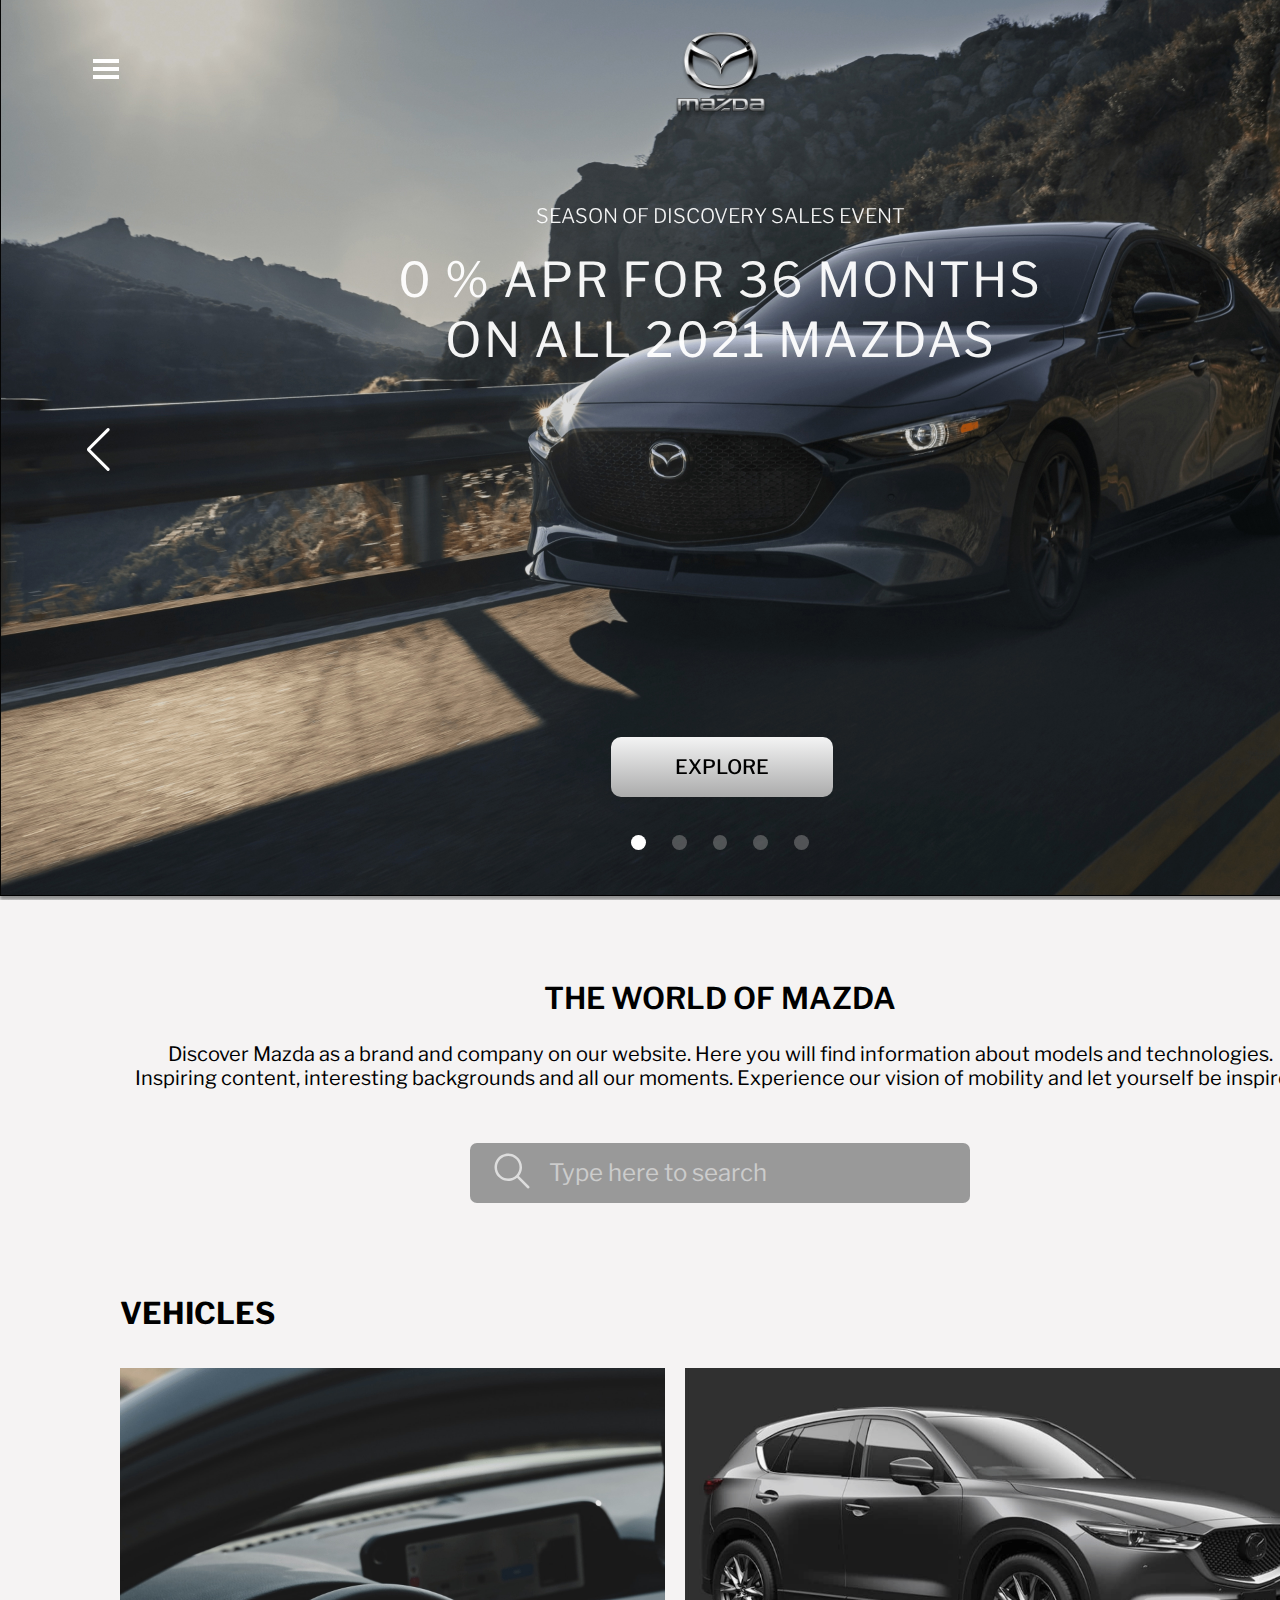
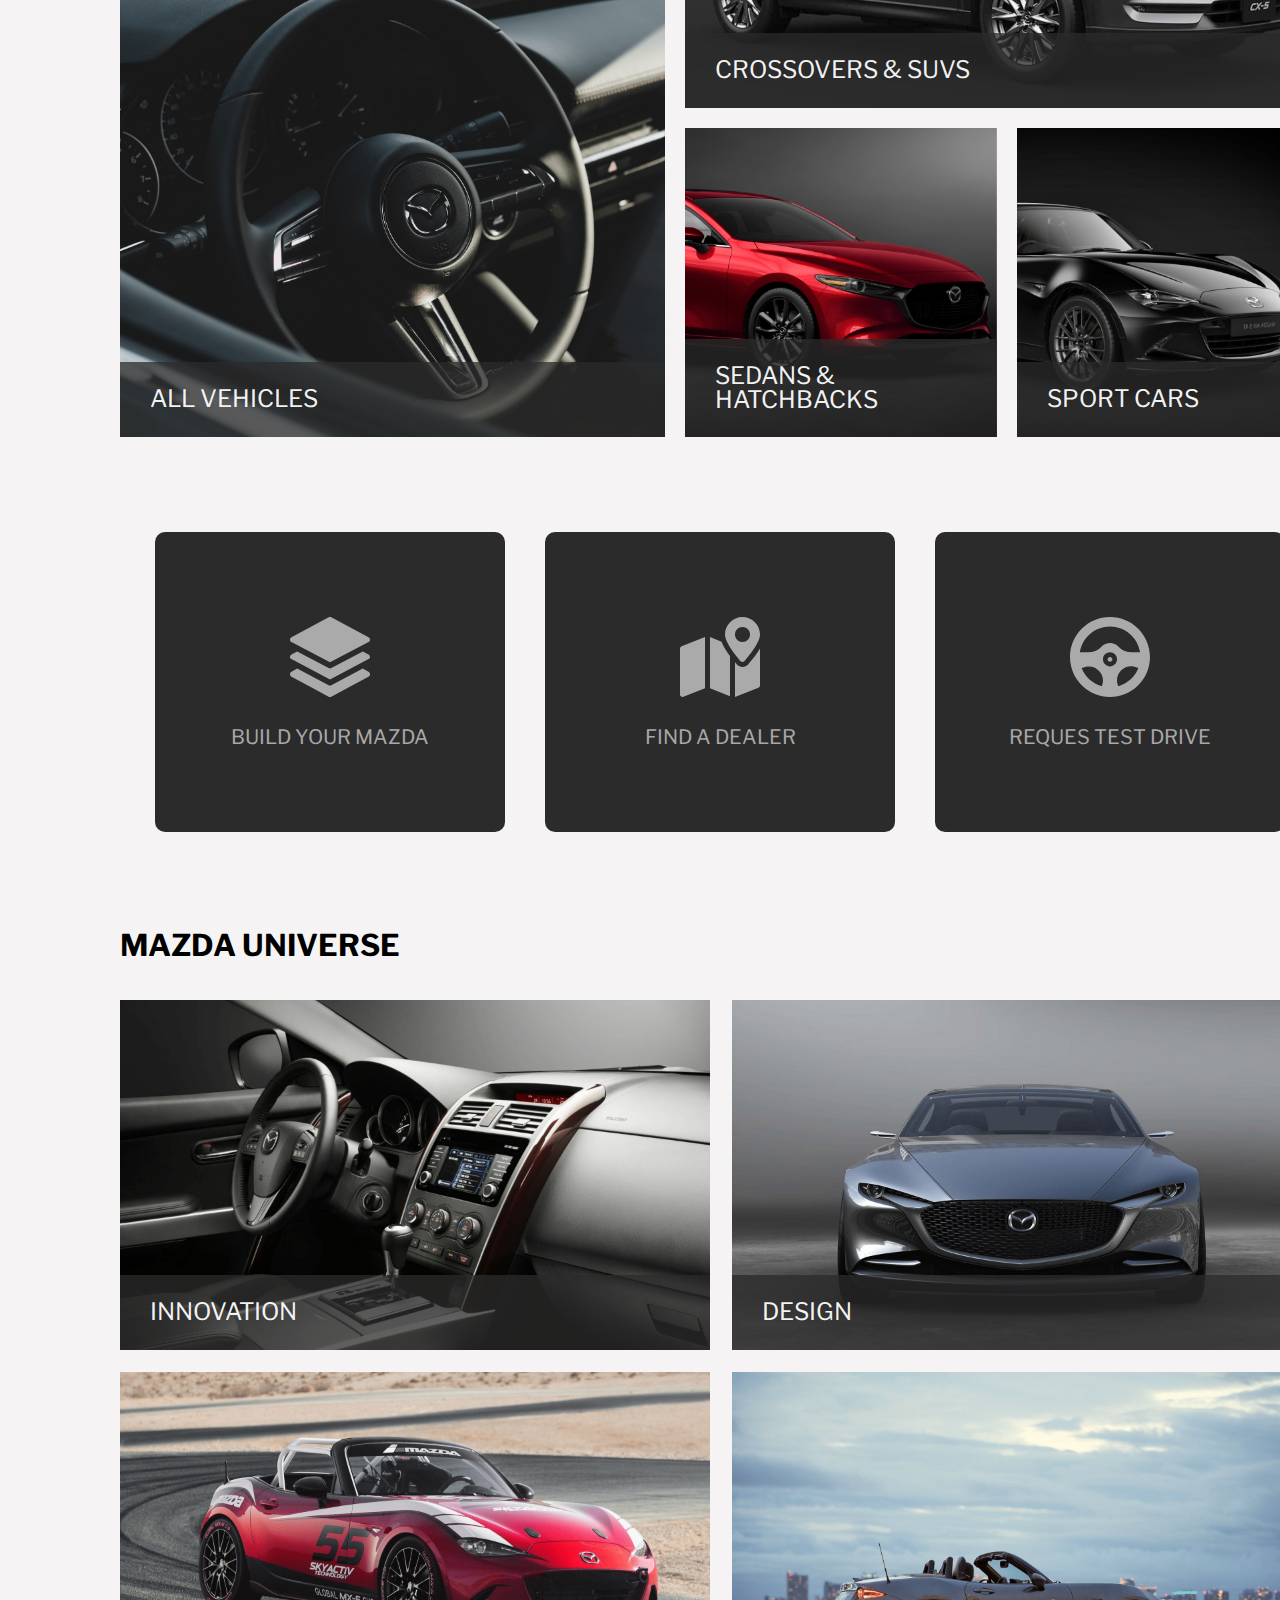
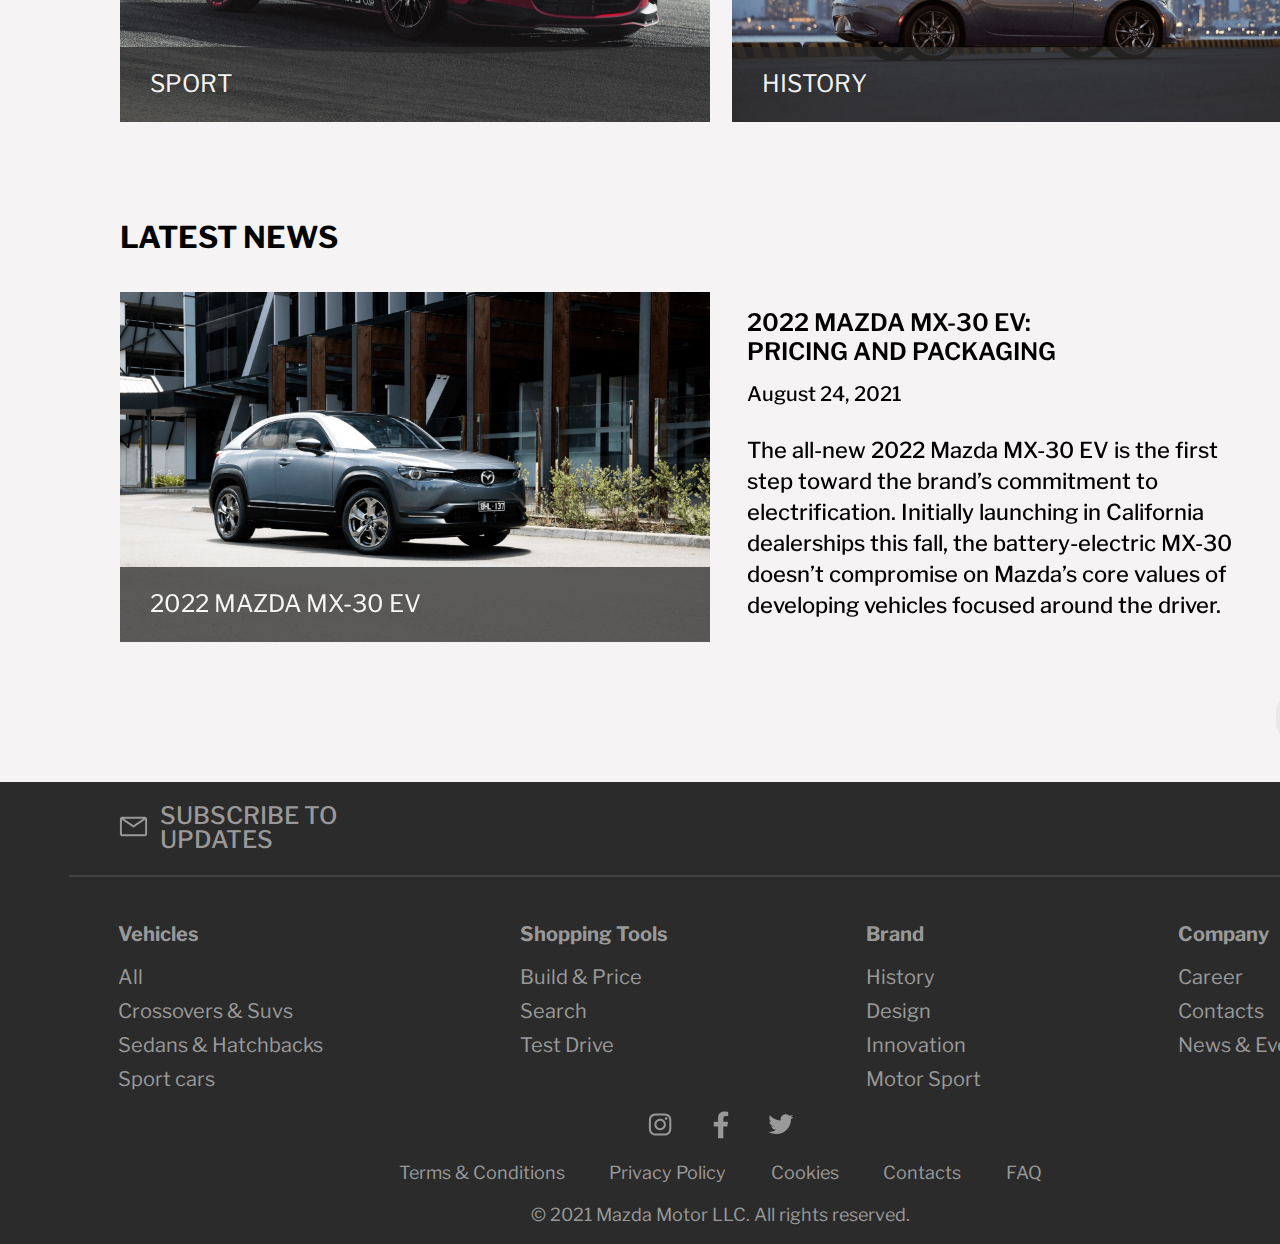
==== index.html @ f91ac7bb "vehicles done" ====
<!DOCTYPE html>
<html lang="EN">

<head>
	<meta charset="UTF-8">
	<meta name="viewport" content="width=device-width, initial-scale=1.0">
	<link rel="stylesheet" href="css/reset.css">
	<link rel="stylesheet" href="css/main.css">
	<link rel="stylesheet" href="css/swiper-bundle.min.css">
	<link rel="shortcut icon" href="img/favicon/favicon.ico" type="image/png">
	<link rel="preconnect" href="https://fonts.googleapis.com">
	<link rel="preconnect" href="https://fonts.gstatic.com" crossorigin>
	<link href="https://fonts.googleapis.com/css2?family=Libre+Franklin:wght@300;400;500;600;700&display=swap"
		rel="stylesheet">
	<title>MAZDA MOTOR CORPORATION</title>
</head>

<!-- Сделать НОРМАЛЬНУЮ стрелку навверх Временно якорная ссылка -->

<body>
	<div class="page">
		<header class="header">
			<div id="upward"></div>
			<div class="swiper swiper1">
				<div class="swiper-wrapper">
					<div class="swiper-slide slide-1">
						<div class="header__logo">
							<img src="img/logo-header.png" alt="mazda-logo">
						</div>
						<div class="header__title">
							<h1>Season of discovery sales event</h1>
							<p>0 % apr for 36 months <br> on all 2021 mazdas</p>
						</div>
						<div class="header__button">
							<a href="#">Explore</a>
						</div>
					</div>
					<div class="swiper-slide slide-2">
						<div class="header__logo">
							<img src="img/logo-header.png" alt="mazda-logo">
						</div>
						<div class="header__title">
							<h1>An electric vehicle designed around you</h1>
							<p>Meet the 2022 Mazda <br>
								Mx-30 EV</p>
						</div>
						<div class="header__button">
							<a href="#">Explore</a>
						</div>
					</div>
					<div class="swiper-slide slide-3">
						<div class="header__logo">
							<img src="img/logo-header.png" alt="mazda-logo">
						</div>
						<div class="header__title">
							<h1>Transcend the ordinary</h1>
							<p>The enhanced 2022<br>
								Mazda cx-5</p>
						</div>
						<div class="header__button">
							<a href="#">Explore</a>
						</div>
					</div>
					<div class="swiper-slide slide-4">
						<div class="header__logo">
							<img src="img/logo-header.png" alt="mazda-logo">
						</div>
						<div class="header__title">
							<h1>2021 Mazda cx-5</h1>
							<p>See why owners have so<br>
								much to say about this<br>
								powerful cuv</p>
						</div>
						<div class="header__button">
							<a href="#">Explore</a>
						</div>
					</div>
					<div class="swiper-slide slide-5">
						<div class="header__logo">
							<img src="img/logo-header.png" alt="mazda-logo">
						</div>
						<div class="header__title">
							<h1>The 2021 Mazda cx-30 2.5 turbo</h1>
							<p>more power for<br>
								the pursuit</p>
						</div>
						<div class="header__button">
							<a href="#">Explore</a>
						</div>
					</div>
				</div>
			</div>
			<div class="swiper-pagination1"></div>
			<div class="swiper-button-prev"></div>
			<div class="swiper-button-next"></div>
			<div class="burger__menu">
				<input id="menu__toggle" type="checkbox">
				<label class="menu__btn" for="menu__toggle">
					<span></span>
				</label>
				<nav class="menu__box">
					<button class="accordion">Vehicles</button>
					<div class="panel">
						<p><a href="#">All</a></p>
						<p><a href="#">Crossovers & Suvs</a></p>
						<p><a href="#">Sedans & Hatchbacks</a></p>
						<p><a href="#">Sport cars</a></p>
					</div>
					<button class="accordion">Shopping Tools</button>
					<div class="panel">
						<p><a href="#">Build & Price</a></p>
						<p><a href="#">Search</a></p>
						<p><a href="#">Test Drive</a></p>
					</div>
					<button class="accordion">Brand</button>
					<div class="panel">
						<p><a href="#">History</a></p>
						<p><a href="#">Design</a></p>
						<p><a href="#">Innovation</a></p>
						<p><a href="#">Motor Sport</a></p>
					</div>
					<button class="accordion">Company</button>
					<div class="panel">
						<p><a href="#">Career</a></p>
						<p><a href="#">Contacts</a></p>
						<p><a href="#">News & Events</a></p>
					</div>
				</nav>
			</div>
		</header>
		<main class="main">
			<div class="main__wrapper-content">
				<div class="main__title-top">
					<h2>The world of Mazda</h2>
					<p>Discover Mazda as a brand and company on our website. Here you will find information about models and
						technologies. <br>
						Inspiring content, interesting backgrounds and all our moments. Experience our vision of mobility and
						let
						yourself be inspired.</p>
				</div>
				<div class="main__search">
					<form action="#" method="post">
						<div class="main__search-wrapper">
							<button type="submit" for="search">
								<svg width="50" height="50">
									<g opacity="0.7">
										<path
											d="M21.2499 7.5C23.8632 7.49955 26.4226 8.24386 28.6281 9.64572C30.8336 11.0476 32.5939 13.0489 33.7029 15.4153C34.8118 17.7817 35.2234 20.4151 34.8895 23.007C34.5556 25.5989 33.4899 28.042 31.8174 30.05L42.1349 40.365C42.3563 40.5855 42.4872 40.8809 42.5016 41.1931C42.5161 41.5052 42.4131 41.8115 42.2129 42.0515C42.0128 42.2914 41.73 42.4478 41.4203 42.4896C41.1106 42.5314 40.7965 42.4558 40.5399 42.2775L40.3649 42.135L30.0499 31.8175C28.3529 33.2302 26.3406 34.2135 24.1833 34.6841C22.0259 35.1547 19.787 35.0988 17.6558 34.5212C15.5246 33.9436 13.5639 32.8612 11.9394 31.3656C10.315 29.87 9.07462 28.0052 8.32325 25.9289C7.57188 23.8526 7.3316 21.6259 7.62273 19.4371C7.91386 17.2483 8.72784 15.1618 9.99583 13.3541C11.2638 11.5464 12.9485 10.0706 14.9074 9.05164C16.8663 8.03267 19.0418 7.50045 21.2499 7.5ZM21.2499 10C18.2662 10 15.4047 11.1853 13.2949 13.295C11.1851 15.4048 9.99987 18.2663 9.99987 21.25C9.99987 24.2337 11.1851 27.0952 13.2949 29.205C15.4047 31.3147 18.2662 32.5 21.2499 32.5C24.2336 32.5 27.095 31.3147 29.2048 29.205C31.3146 27.0952 32.4999 24.2337 32.4999 21.25C32.4999 18.2663 31.3146 15.4048 29.2048 13.295C27.095 11.1853 24.2336 10 21.2499 10Z"
											fill="white" fill-opacity="0.95" />
									</g>
								</svg>
							</button>
							<input type="search" id="search" placeholder="Type here to search">
						</div>
					</form>
				</div>
				<div class="main__vehicles">
					<div class="main__title">
						<h2>Vehicles</h2>
					</div>
					<div class="main__vehicles-content">
						<div class="main__vehicles-all main__btn-item">
							<div class="main__btn">
								<a href="vehicles.html">All vehicles</a>
							</div>
						</div>
						<div class="main__vehicles-crossovers main__btn-item">
							<div class="main__btn">
								<a href="#">Crossovers & Suvs</a>
							</div>
						</div>
						<div class="main__vehicles-sedan main__btn-item">
							<div class="main__btn btn-sedan">
								<a href="#">Sedans & Hatchbacks</a>
							</div>
						</div>
						<div class="main__vehicles-sport main__btn-item">
							<div class="main__btn">
								<a href="#">Sport cars</a>
							</div>
						</div>
					</div>
				</div>
				<div class="main__options">
					<div class="main__options-content">
						<svg width="80" height="80">
							<g clip-path="url(#clip0)">
								<path
									d="M78.7469 37.6353C78.6663 37.5812 78.5831 37.5313 78.4972 37.4858L72.8201 34.4287L41.3372 51.0973C40.5008 51.5403 39.4994 51.5403 38.663 51.0973L7.18028 34.4287L1.50306 37.4858C0.123258 38.2182 -0.401742 39.9305 0.330679 41.3103C0.376215 41.396 0.426103 41.4794 0.480177 41.5601L40.0001 62.4829L79.5201 41.5601C80.3904 40.2628 80.0444 38.5057 78.7469 37.6353Z"
									fill="white" fill-opacity="0.6" />
								<path
									d="M79.6545 55.7855C79.3898 55.2952 78.9875 54.8929 78.4973 54.6284L72.8203 51.5713L41.3374 68.2399C40.501 68.6828 39.4995 68.6828 38.6632 68.2399L7.18026 51.5713L1.50303 54.6284C0.114357 55.3779 -0.403612 57.1111 0.345886 58.4997C0.610562 58.9901 1.01285 59.3924 1.50303 59.6569L38.6459 79.6569C39.4913 80.1121 40.509 80.1121 41.3545 79.6569L78.4973 59.6569C79.8858 58.9074 80.404 57.1742 79.6545 55.7855Z"
									fill="white" fill-opacity="0.6" />
								<path
									d="M78.7469 20.4929C78.6663 20.4388 78.5831 20.3889 78.4972 20.3434L41.3545 0.343345C40.509 -0.111844 39.4914 -0.111844 38.6459 0.343345L1.50306 20.3434C0.123258 21.0758 -0.401742 22.7881 0.330679 24.1679C0.376215 24.2536 0.426103 24.337 0.480177 24.4177L40.0001 45.3405L79.5201 24.4177C80.3904 23.1204 80.0444 21.3633 78.7469 20.4929Z"
									fill="white" fill-opacity="0.6" />
							</g>
							<defs>
								<clipPath id="clip0">
									<rect width="80" height="80" fill="white" />
								</clipPath>
							</defs>
						</svg>
						<p><a href="#">Build your mazda</a></p>
					</div>
					<div class="main__options-content">
						<svg width="80" height="80">
							<g clip-path="url(#clip0)">
								<path
									d="M62.5 0C52.85 0 45 7.85 45 17.5C45 26.48 59.04 42.385 60.64 44.17C61.115 44.695 61.79 45 62.5 45C63.21 45 63.885 44.695 64.36 44.17C65.96 42.385 80 26.48 80 17.5C80 7.85 72.15 0 62.5 0ZM62.5 25C58.36 25 55 21.64 55 17.5C55 13.36 58.36 10 62.5 10C66.64 10 70 13.36 70 17.5C70 21.64 66.64 25 62.5 25Z"
									fill="white" fill-opacity="0.6" />
								<path
									d="M1.57 29.37C0.625 29.75 0 30.67 0 31.695V77.5C0 78.33 0.415 79.105 1.1 79.57C1.52 79.85 2.005 80 2.5 80C2.815 80 3.13 79.94 3.43 79.82L25 71.19V20L1.57 29.37Z"
									fill="white" fill-opacity="0.6" />
								<path
									d="M68.08 47.5097C66.66 49.0897 64.625 49.9997 62.5 49.9997C60.375 49.9997 58.34 49.0897 56.92 47.5097C56.41 46.9447 55.755 46.1997 55 45.3147V79.9997L78.43 70.6297C79.38 70.2547 80 69.3297 80 68.3097V31.5547C75.905 38.4897 70.43 44.8897 68.08 47.5097Z"
									fill="white" fill-opacity="0.6" />
								<path d="M41.575 24.63L30 20V71.19L50 79.19V39.04C46.805 34.735 43.47 29.55 41.575 24.63Z"
									fill="white" fill-opacity="0.6" />
							</g>
							<defs>
								<clipPath id="clip0">
									<rect width="80" height="80" fill="white" />
								</clipPath>
							</defs>
						</svg>
						<p><a href="#">Find a dealer</a></p>
					</div>
					<div class="main__options-content">
						<svg width="80" height="80">
							<path
								d="M40 44.6875C41.2944 44.6875 42.3438 43.6382 42.3438 42.3438C42.3438 41.0493 41.2944 40 40 40C38.7056 40 37.6562 41.0493 37.6562 42.3438C37.6562 43.6382 38.7056 44.6875 40 44.6875Z"
								fill="white" fill-opacity="0.6" />
							<path
								d="M40 0C17.9753 0 0 17.9764 0 40C0 62.0252 17.9764 80 40 80C62.025 80 80 62.0236 80 40C80 17.9753 62.0236 0 40 0ZM40 9.53125C55.2067 9.53125 67.8467 20.7294 70.1081 35.3125H61.9802C56.8267 35.3125 51.9305 33.2445 48.5469 29.6389C43.9219 24.7098 36.0786 24.7083 31.4531 29.6388C28.0695 33.2445 23.1733 35.3125 18.0197 35.3125H9.89187C12.1533 20.7294 24.7933 9.53125 40 9.53125ZM40 49.375C36.1231 49.375 32.9688 46.2209 32.9688 42.3438C32.9688 38.4666 36.1231 35.3125 40 35.3125C43.8772 35.3125 47.0312 38.4666 47.0312 42.3438C47.0312 46.2209 43.8772 49.375 40 49.375ZM11.6281 51.1089C14.3109 50.0564 16.2481 49.375 18.9062 49.375C27.4513 49.375 34.0967 56.9897 32.8095 65.5453H32.8041C32.6128 66.8548 32.2366 68.1237 31.6939 69.318C22.5128 66.7133 15.083 59.902 11.6281 51.1089ZM48.308 69.3173C47.7505 68.0916 47.3823 66.8228 47.1959 65.5453H47.1905C45.6906 55.5758 54.8937 47.3497 64.4333 49.7741C65.4389 50.0297 66.6973 50.4522 68.3717 51.1091C64.9172 59.9014 57.4881 66.7123 48.308 69.3173Z"
								fill="white" fill-opacity="0.6" />
						</svg>
						<p><a href="#">Reques test drive</a></p>
					</div>
				</div>
				<div class="main__universe">
					<div class="main__title">
						<h2>Mazda universe</h2>
					</div>
					<div class="main__universe-lifestyle">
						<div class="main__universe-lifestyle-innovation main__btn-item">
							<div class="main__btn">
								<a href="#">Innovation</a>
							</div>
						</div>
						<div class="main__universe-lifestyle-design main__btn-item">
							<div class="main__btn">
								<a href="#">Design</a>
							</div>
						</div>
						<div class="main__universe-lifestyle-sport main__btn-item">
							<div class="main__btn">
								<a href="#">Sport</a>
							</div>
						</div>
						<div class="main__universe-lifestyle-history main__btn-item">
							<div class="main__btn">
								<a href="#">History</a>
							</div>
						</div>
					</div>
				</div>
				<div class="main__news">
					<div class="main__title">
						<h2>Latest news</h2>
					</div>
					<div class="swiper__news">
						<div class="swiper-wrapper">
							<div class="swiper-slide">
								<div class="main__news-content">
									<div class="main__news-pic main__btn-item">
										<div class="main__btn">
											<a href="#">2022 Mazda mx-30 ev</a>
										</div>
									</div>
									<div class="main__news-info">
										<div class="main__news-info-text">
											<h2>2022 Mazda mx-30 ev:<br> Pricing and packaging</h2>
											<p>August 24, 2021</p>
											<p>The all-new 2022 Mazda MX-30 EV is the first
												step toward the brand’s commitment to
												electrification. Initially launching in California
												dealerships this fall, the battery-electric MX-30
												doesn’t compromise on Mazda’s core values
												of developing vehicles focused around the driver.</p>
										</div>
									</div>
								</div>
							</div>
							<div class="swiper-slide">
								<div class="main__news-content">
									<div class="main__news-pic-miles main__btn-item">
										<div class="main__btn">
											<a href="#">Mazda marks milestines</a>
										</div>
									</div>
									<div class="main__news-info">
										<div class="main__news-info-text">
											<h2>Mazda marks milestones with suv lineup expanasion and upgraded dealer facilities
											</h2>
											<p>August 20, 2021</p>
											<p>Mazda North American Operations (MNAO) today announced significant milestones across
												its product portfolio and business operations as it evolves to meet the growing
												expectations of today’s consumers.</p>
										</div>
									</div>
								</div>
							</div>
							<div class="swiper-slide">
								<div class="main__news-content">
									<div class="main__news-pic-america main__btn-item">
										<div class="main__btn">
											<a href="#">Mazda finishes second at road America</a>
										</div>
									</div>
									<div class="main__news-info">
										<div class="main__news-info-text">
											<h2>Mazda marks milestones with suv lineup expanasion and upgraded dealer facilities
											</h2>
											<p>August 09, 2021</p>
											<p>“In the end, this P2 earns us great points in the championship, it gets us back on
												the road with the podium, and we head to Laguna Seca in good spirits.”</p>
										</div>
									</div>
								</div>
							</div>
						</div>
						<div class="swiper-button-next btn-news"></div>
					</div>
					<div class="ward">
						<a href="#upward">
							<svg width="52" height="52">
								<path
									d="M38.7501 32.3743C38.2536 32.3753 37.7724 32.2024 37.3901 31.8856L26.0001 22.3656L14.5889 31.5456C14.3715 31.7221 14.1214 31.8539 13.8529 31.9334C13.5844 32.013 13.3029 32.0387 13.0245 32.0091C12.746 31.9794 12.4762 31.8951 12.2305 31.7608C11.9847 31.6266 11.768 31.4451 11.5926 31.2268C11.4161 31.0094 11.2843 30.7593 11.2047 30.4909C11.1252 30.2224 11.0995 29.9409 11.1291 29.6624C11.1587 29.384 11.2431 29.1142 11.3773 28.8684C11.5116 28.6227 11.6931 28.4059 11.9114 28.2306L24.6614 17.9668C25.0416 17.6543 25.5185 17.4834 26.0107 17.4834C26.5029 17.4834 26.9799 17.6543 27.3601 17.9668L40.1101 28.5918C40.3253 28.7702 40.5032 28.9893 40.6335 29.2365C40.7639 29.4838 40.8442 29.7543 40.8699 30.0326C40.8955 30.3109 40.866 30.5916 40.7831 30.8585C40.7001 31.1254 40.5653 31.3733 40.3864 31.5881C40.1886 31.8318 39.9393 32.0288 39.6564 32.1647C39.3735 32.3007 39.064 32.3722 38.7501 32.3743Z"
									fill="#2B2B2B" />
							</svg>
						</a>
					</div>
				</div>
			</div>
			<footer class="footer">
				<div class="footer__wrapper">
					<div class="footer__sub">
						<div class="footer__wrapper-sub">
							<div class="footer__sub-icon">
								<svg width="31" height="31">
									<path
										d="M27.125 5.8125H3.875C3.36114 5.8125 2.86833 6.01663 2.50498 6.37998C2.14163 6.74333 1.9375 7.23614 1.9375 7.75V23.25C1.9375 23.7639 2.14163 24.2567 2.50498 24.62C2.86833 24.9834 3.36114 25.1875 3.875 25.1875H27.125C27.6389 25.1875 28.1317 24.9834 28.495 24.62C28.8584 24.2567 29.0625 23.7639 29.0625 23.25V7.75C29.0625 7.23614 28.8584 6.74333 28.495 6.37998C28.1317 6.01663 27.6389 5.8125 27.125 5.8125ZM24.9937 7.75L15.5 14.3181L6.00625 7.75H24.9937ZM3.875 23.25V8.63156L14.9478 16.2944C15.11 16.4069 15.3026 16.4672 15.5 16.4672C15.6974 16.4672 15.89 16.4069 16.0522 16.2944L27.125 8.63156V23.25H3.875Z"
										fill="#999999" />
								</svg>
							</div>
							<div class="footer__sub-text">
								<a href="#">Subscribe to updates</a>
							</div>
						</div>
					</div>
					<div class="footer__nav">
						<div class="footer__nav-vehicles">
							<div class="footer__nav-title">
								<h2>Vehicles</h2>
							</div>
							<div class="footer__nav-list">
								<ul>
									<li><a href="#">All</a></li>
									<li><a href="#">Crossovers & Suvs</a></li>
									<li><a href="#">Sedans & Hatchbacks</a></li>
									<li><a href="#">Sport cars</a></li>
								</ul>
							</div>
						</div>
						<div class="footer__nav-shopping">
							<div class="footer__nav-title">
								<h2>Shopping Tools</h2>
							</div>
							<div class="footer__nav-list">
								<ul>
									<li><a href="#">Build & Price</a></li>
									<li><a href="#">Search</a></li>
									<li><a href="#">Test Drive</a></li>
								</ul>
							</div>
						</div>
						<div class="footer__nav-brand">
							<div class="footer__nav-title">
								<h2>Brand</h2>
							</div>
							<div class="footer__nav-list">
								<ul>
									<li><a href="#">History</a></li>
									<li><a href="#">Design</a></li>
									<li><a href="#">Innovation</a></li>
									<li><a href="#">Motor Sport</a></li>
								</ul>
							</div>
						</div>
						<div class="footer__nav-company">
							<div class="footer__nav-title">
								<h2>Company</h2>
							</div>
							<div class="footer__nav-list">
								<ul>
									<li><a href="#">Career</a></li>
									<li><a href="#">Contacts</a></li>
									<li><a href="#">News & Events</a></li>
								</ul>
							</div>
						</div>
					</div>
					<div class="footer__social">
						<a href="#">
							<svg>
								<g clip-path="url(#clip0)">
									<path
										d="M28.1134 22.8317C24.9211 22.8317 22.3462 25.3664 22.3462 28.5088C22.3462 31.6512 24.9211 34.1858 28.1134 34.1858C31.3056 34.1858 33.8805 31.6512 33.8805 28.5088C33.8805 25.3664 31.3056 22.8317 28.1134 22.8317ZM28.1134 32.1996C26.0504 32.1996 24.3639 30.5444 24.3639 28.5088C24.3639 26.4731 26.0454 24.8179 28.1134 24.8179C30.1813 24.8179 31.8628 26.4731 31.8628 28.5088C31.8628 30.5444 30.1763 32.1996 28.1134 32.1996V32.1996ZM35.4616 22.5995C35.4616 23.3357 34.8593 23.9236 34.1164 23.9236C33.3686 23.9236 32.7713 23.3307 32.7713 22.5995C32.7713 21.8682 33.3736 21.2753 34.1164 21.2753C34.8593 21.2753 35.4616 21.8682 35.4616 22.5995ZM39.2813 23.9434C39.196 22.1696 38.7844 20.5984 37.4643 19.3039C36.1493 18.0094 34.5531 17.6043 32.7512 17.5153C30.8941 17.4116 25.3276 17.4116 23.4705 17.5153C21.6736 17.5993 20.0774 18.0045 18.7574 19.299C17.4373 20.5935 17.0307 22.1647 16.9404 23.9385C16.835 25.7666 16.835 31.246 16.9404 33.0741C17.0257 34.8479 17.4373 36.4191 18.7574 37.7136C20.0774 39.0081 21.6686 39.4133 23.4705 39.5022C25.3276 39.606 30.8941 39.606 32.7512 39.5022C34.5531 39.4182 36.1493 39.0131 37.4643 37.7136C38.7794 36.4191 39.191 34.8479 39.2813 33.0741C39.3867 31.246 39.3867 25.7715 39.2813 23.9434V23.9434ZM36.8821 35.0357C36.4906 36.0041 35.7327 36.7502 34.7439 37.1405C33.2632 37.7186 29.7497 37.5852 28.1134 37.5852C26.4771 37.5852 22.9585 37.7136 21.4829 37.1405C20.4991 36.7551 19.7412 36.009 19.3446 35.0357C18.7574 33.5781 18.8929 30.1195 18.8929 28.5088C18.8929 26.898 18.7624 23.4345 19.3446 21.9819C19.7361 21.0135 20.4941 20.2674 21.4829 19.8771C22.9635 19.299 26.4771 19.4324 28.1134 19.4324C29.7497 19.4324 33.2682 19.3039 34.7439 19.8771C35.7276 20.2624 36.4856 21.0085 36.8821 21.9819C37.4693 23.4394 37.3338 26.898 37.3338 28.5088C37.3338 30.1195 37.4693 33.5831 36.8821 35.0357Z"
										fill="#999999" />
								</g>
							</svg>
						</a>
						<a href="#">
							<svg>
								<g clip-path="url(#clip0)">
									<path
										d="M35.279 30.4793L36.0284 25.6467H31.3426V22.5107C31.3426 21.1886 31.9972 19.8999 34.0958 19.8999H36.2261V15.7855C36.2261 15.7855 34.2929 15.459 32.4446 15.459C28.5858 15.459 26.0634 17.7736 26.0634 21.9636V25.6467H21.7739V30.4793H26.0634V42.1617H31.3426V30.4793H35.279Z"
										fill="#999999" />
								</g>
							</svg>
						</a>
						<a href="#">
							<svg>
								<g clip-path="url(#clip0)">
									<path
										d="M38.9402 23.2152C38.9562 23.4322 38.9562 23.6493 38.9562 23.8663C38.9562 30.4851 33.7395 38.1115 24.2048 38.1115C21.2673 38.1115 18.5386 37.2899 16.2432 35.8639C16.6605 35.9104 17.0618 35.9259 17.4952 35.9259C19.9189 35.9259 22.1502 35.1354 23.9319 33.7868C21.6526 33.7403 19.7424 32.2987 19.0843 30.3146C19.4053 30.3611 19.7263 30.3921 20.0635 30.3921C20.5289 30.3921 20.9945 30.3301 21.4278 30.2216C19.0522 29.7566 17.2704 27.7415 17.2704 25.3079V25.2459C17.9606 25.6179 18.7633 25.8504 19.6139 25.8814C18.2174 24.9823 17.3025 23.4478 17.3025 21.7116C17.3025 20.7816 17.5593 19.9291 18.0088 19.185C20.561 22.2232 24.3974 24.2073 28.6992 24.4243C28.6189 24.0523 28.5708 23.6648 28.5708 23.2773C28.5708 20.5181 30.8822 18.2705 33.7554 18.2705C35.2482 18.2705 36.5966 18.875 37.5436 19.8516C38.7154 19.6346 39.839 19.216 40.8342 18.6425C40.4489 19.8051 39.6303 20.7817 38.5549 21.4017C39.5982 21.2932 40.6095 21.0141 41.5405 20.6266C40.8343 21.6187 39.9514 22.5022 38.9402 23.2152Z"
										fill="#999999" />
								</g>
							</svg>
						</a>
					</div>
					<div class="footer__nav-info">
						<nav>
							<ul class="footer__nav-info-list">
								<li><a href="#">Terms & Conditions</a></li>
								<li><a href="#">Privacy Policy</a></li>
								<li><a href="#">Cookies</a></li>
								<li><a href="#">Contacts</a></li>
								<li><a href="#">FAQ</a></li>
							</ul>
						</nav>
					</div>
					<div class="footer__copyright">
						<p>&#169; 2021 Mazda Motor LLC. All rights reserved.</p>
					</div>
				</div>
			</footer>
	</div>
	</main>
	</div>
	<script src="js/swiper-bundle.min.js"></script>
	<script src="js/swiper.js"></script>
	<script src="js/main.js"></script>
</body>

</html>
---- css/main.css ----
:root {
	--font-family-page: "Libre Franklin", sans-serif;
	--font-size-page: 20px;
	--color-hover-effect: #4287f5;
	--speed-hover: 0.3s ease-out;
	--bg-color-btn: linear-gradient(180deg, rgba(255, 255, 255, 0.95) 0%, rgba(153, 153, 153, 0.95) 133.33%);
	--bg-color-page: #f5f3f3;
	--color-header-text: #fffffff2;
	--color-header-elements: #ffffff;
	--color-header-btn-text: #000000;
	--color-main-text: #000000;
	--color-main-bg-search: #999999;
	--сolor-text-footer: #999999;
	--bg-color-footer: #2b2b2b;
}
html,
body {
	font-family: var(--font-family-page);
	font-size: var(--font-size-page);
	background-color: var(--bg-color-page);
}
.page {
	width: 1440px;
	margin: 0 auto;
}
.swiper {
	width: 1440px;
	height: 900px;
}
.slide-1 {
	background: url("../img/slides/Slideshow-1.jpg") center/cover;
}
.slide-2 {
	background: url("../img/slides/Slideshow-2.jpg") center/cover;
}
.slide-3 {
	background: url("../img/slides/Slideshow-3.jpg") center/cover;
}
.slide-4 {
	background: url("../img/slides/Slideshow-4.jpg") center/cover;
}
.slide-5 {
	background: url("../img/slides/Slideshow-5.jpg") center/cover;
}
.swiper-button-next {
	margin-right: 75px;
	z-index: 1 !important;
}
.swiper-button-prev {
	margin-left: 75px;
	z-index: 1 !important;
}
.swiper-button-prev::after,
.swiper-button-next::after {
	color: var(--color-header-elements);
}
.swiper-pagination1 {
	margin-bottom: 35px;
	z-index: 1 !important;
	position: absolute;
}
span.swiper-pagination-bullet {
	width: 14.74px;
	height: 15px;
	background: #99999973;
	margin: 0px 13.07px !important;
	opacity: 1;
}
span.swiper-pagination-bullet-active {
	background: var(--color-header-elements);
}
.burger__menu {
	width: 0;
	height: 0;
}
#menu__toggle {
	opacity: 0;
}
.menu__btn {
	display: flex;
	align-items: center;
	position: absolute;
	top: 56px;
	left: 93px;
	width: 26px;
	height: 26px;
	cursor: pointer;
	z-index: 2;
}
.menu__btn > span,
.menu__btn > span::before,
.menu__btn > span::after {
	display: block;
	position: absolute;
	width: 100%;
	height: 4px;
	background-color: var(--color-header-elements);
}
.menu__btn > span::before {
	content: "";
	top: -8px;
}
.menu__btn > span::after {
	content: "";
	top: 8px;
}
.menu__box {
	position: absolute;
	visibility: hidden;
	top: 0;
	left: -100%;
	width: 50%;
	height: 100%;
	padding-top: 182px;
	padding-left: 150px;
	background-color: var(--bg-color-footer);
	text-align: left;
	z-index: 1;
	overflow: auto;
}
.menu__box li {
	margin-bottom: 12px;
}
.menu__item {
	color: rgba(255, 255, 255, 0.6);
	font-family: var(--font-family-page);
	font-size: 48px;
	font-weight: 400;
	line-height: 56px;
}
.menu__item:hover {
	color: var(--color-hover-effect);
	background-color: #3d464d;
	transition: var(--speed-hover);
}
#menu__toggle:checked ~ .menu__btn > span {
	transform: rotate(45deg);
	background-color: rgba(255, 255, 255, 0.6);
	width: 40px;
	height: 1px;
}
#menu__toggle:checked ~ .menu__btn > span::before {
	top: 0;
	transform: rotate(0);
	background-color: rgba(255, 255, 255, 0);
}
#menu__toggle:checked ~ .menu__btn > span::after {
	width: 40px;
	height: 1px;
	background-color: rgba(255, 255, 255, 0.6);
	top: 0;
	transform: rotate(90deg);
}
#menu__toggle:checked ~ .menu__box {
	visibility: visible;
	left: 0;
}
.menu__btn > span,
.menu__btn > span::before,
.menu__btn > span::after {
	transition-duration: 0.3s;
}
.menu__box {
	transition-duration: 0.3s;
}
.menu__item {
	transition-duration: 0.3s;
}
.accordion {
	background-color: var(--bg-color-footer);
	color: rgba(255, 255, 255, 0.6);
	cursor: pointer;
	padding: 0px;
	width: 463px;
	text-align: left;
	font-size: 48px;
	text-transform: uppercase;
	transition: 0.4s;
}
.active,
.accordion:hover {
	color: var(--color-header-elements);
	background-color: var(--bg-color-footer);
}
.panel {
	margin-top: 27px;
	width: 427px;
	padding: 0 18px;
	background-color: var(--bg-color-footer);
	max-height: 0;
	overflow: hidden;
	transition: max-height 0.2s ease-out;
	margin-bottom: 10px;
}
.panel p {
	margin-bottom: 17px;
}
.panel a {
	font-size: 24px;
	color: rgba(255, 255, 255, 0.6);
}
.panel a:hover {
	color: var(--color-hover-effect);
	transition: var(--speed-hover);
}
.header {
	color: var(--color-header-text);
	text-transform: uppercase;
	text-align: center;
	font-weight: 400;
	line-height: 24px;
	position: relative;
}
.header__logo img {
	margin-top: 31px;
	width: 102px;
	height: 88px;
}
.header__title {
	margin-top: 85px;
}
.header__title p {
	margin-top: 22px;
	font-size: 48px;
	line-height: 60px;
	letter-spacing: 2px;
}
.header__title h1 {
	font-weight: 300;
}
.header__button {
	position: absolute;
	left: 611px;
	bottom: 121px;
}
.header__button a {
	background: var(--bg-color-btn);
	color: var(--color-header-btn-text);
	padding: 18px 64px;
	border-radius: 10px;
	font-weight: 500;
}
.header__button a:hover {
	color: var(--color-hover-effect);
	transition: var(--speed-hover);
}
.main__wrapper-content {
	width: 1200px;
	margin: 0 auto;
}
.main__title-top {
	text-align: center;
	margin: 86px 0px 52px;
	line-height: 24.24px;
}
.main__title-top h2 {
	text-transform: uppercase;
	font-size: 30px;
	font-weight: 600;
	margin-bottom: 32px;
}
.main__search {
	width: 500px;
	height: 60px;
	margin: 0 auto;
	display: flex;
	align-items: center;
	border-radius: 7px;
	background-color: var(--color-main-bg-search);
}
.main__search-wrapper {
	display: inline-grid;
	grid-auto-flow: column;
	align-items: center;
	column-gap: 12px;
}
.main__search button {
	margin-left: 17px;
	background-color: inherit;
}
.main__search input {
	width: 408px;
	font-size: 24px;
	background-color: var(--color-main-bg-search);
}
::placeholder {
	color: #ffffff82;
}
.main__title h2 {
	text-align: left;
	text-transform: uppercase;
	font-size: 30px;
	font-weight: 700;
	line-height: 36px;
	margin-bottom: 37px;
}
.main__vehicles {
	margin: 92px 0px 95px;
}
.main__vehicles-content {
	display: grid;
	grid: 340px 309px / 272px 253px 312px 302px;
	grid-gap: 20px;
}
.main__btn {
	height: 75px;
	background-color: rgba(43, 43, 43, 0.75);
	padding: 25px 0px 25px 30px;
}
.main__btn a {
	font-size: 24px;
	text-transform: uppercase;
	color: var(--color-header-text);
}
.main__btn a:hover {
	color: var(--color-hover-effect);
	transition: var(--speed-hover);
}
.btn-sedan {
	height: 98px;
}
.main__btn-item {
	display: grid;
	align-content: end;
}
.main__vehicles-all {
	background: url("../img/all_vehicles.jpg") center/cover;
	grid-column: 1 / 3;
	grid-row: 1 / 3;
}
.main__vehicles-crossovers {
	background: url("../img/crossovers.jpg") center/cover;
	grid-column: 3 / 5;
}
.main__vehicles-sedan {
	background: url("../img/sedan.jpg") center/cover;
}
.main__vehicles-sport {
	background: url("../img/sport.jpg") center/cover;
}
.main__options {
	height: 300px;
	display: grid;
	grid-template-columns: 350px 350px 350px;
	grid-gap: 40px;
	justify-content: center;
	margin-bottom: 95px;
}
.main__options-content {
	background-color: var(--bg-color-footer);
	border-radius: 10px;
	text-transform: uppercase;
	display: flex;
	flex-direction: column;
	justify-content: center;
	align-items: center;
}
.main__options-content svg {
	margin-bottom: 30px;
}
.main__options-content a {
	color: #ffffff99;
}
.main__options-content a:hover {
	color: var(--color-hover-effect);
	transition: var(--speed-hover);
}
.main__universe-lifestyle {
	display: grid;
	grid-template: 350px 350px / 590px 587px;
	grid-gap: 22px;
	margin-bottom: 97px;
}
.main__universe-lifestyle-innovation {
	background: url("../img/innovation.jpg") center/cover;
}
.main__universe-lifestyle-design {
	background: url("../img/design.jpg") center/cover;
}
.main__universe-lifestyle-sport {
	background: url("../img/motor-sport.jpg") center/cover;
}
.main__universe-lifestyle-history {
	background: url("../img/history.jpg") center/cover;
}
.swiper__news {
	overflow: hidden;
	height: 350px;
	margin-bottom: 140px;
	position: relative;
}
.main__news {
	position: relative;
}
.main__news-content {
	display: grid;
	grid-template: 350px / 590px 572px;
	grid-gap: 37px;
}
.btn-news {
	margin-right: 0;
	position: absolute;
	right: 0 !important;
}
.btn-news::after {
	position: absolute;
	color: var(--bg-color-footer);
}
.main__news-pic {
	background: url("../img/slides-main/mx-30.jpg") center/cover;
}
.main__news-info {
	font-size: 22px;
	line-height: 31px;
	font-weight: 500;
	display: flex;
}
.main__news-info-text {
	width: 502px;
}
.main__news-info-text h2 {
	text-transform: uppercase;
	font-size: 24px;
	line-height: 29.09px;
	font-weight: 600;
	margin: 16px 0px 13px;
}
.main__news-info p:first-of-type {
	font-size: 20px;
	margin-bottom: 25px;
}
.main__news-pic-miles {
	background: url("../img/slides-main/mazda-mile.jpg") center/cover;
}
.main__news-pic-america {
	background: url("../img/slides-main/mazda-america.jpg") center/cover;
}
.footer {
	height: 462px;
	background-color: var(--bg-color-footer);
	z-index: -1;
}
.footer__wrapper {
	width: 1302px;
	margin: 0 auto;
}
.footer__wrapper-sub {
	width: 1201px;
	display: grid;
	grid-template: 93px / 31px 294px;
	grid-gap: 11px;
	align-items: center;
	margin-left: 49px;
}
.footer__sub {
	border-bottom: 2px solid rgba(153, 153, 153, 0.2);
}
.footer__sub-text a {
	text-transform: uppercase;
	font-size: 24px;
	font-weight: 500;
	color: var(--сolor-text-footer);
}
.footer__sub-text a:hover {
	color: var(--color-hover-effect);
	transition: var(--speed-hover);
}
.footer__nav {
	width: 1201px;
	display: flex;
	justify-content: space-between;
	margin: 47px 0px 0px 49px;
}
.footer__nav-title h2 {
	color: var(--сolor-text-footer);
	font-weight: 700;
	margin-bottom: 16px;
}
.footer__nav-list a {
	color: var(--сolor-text-footer);
	line-height: 34px;
}
.footer__nav-list a:hover {
	color: var(--color-hover-effect);
	transition: var(--speed-hover);
}
.footer__social {
	text-align: center;
}
.footer__social svg {
	width: 56px;
	height: 56px;
}
.footer__social svg:hover {
	background-color: var(--color-hover-effect);
	transition: var(--speed-hover);
}
.footer__nav-info {
	width: 643px;
	margin: 7px auto;
}
.footer__nav-info ul {
	display: flex;
	justify-content: space-between;
}
.footer__nav-info-list a {
	color: var(--сolor-text-footer);
	font-size: 18px;
}
.footer__nav-info-list a:hover {
	color: var(--color-hover-effect);
}
.footer__copyright {
	margin: 24px 0px 37px;
	color: var(--сolor-text-footer);
	font-size: 18px;
	text-align: center;
}
.ward {
	background: url("../img/icons/Up.svg") center/cover;
	position: absolute;
	right: -8px;
	bottom: -103px;
	transition: var(--speed-hover);
}
.ward img {
	width: 70px;
	height: 70px;
}
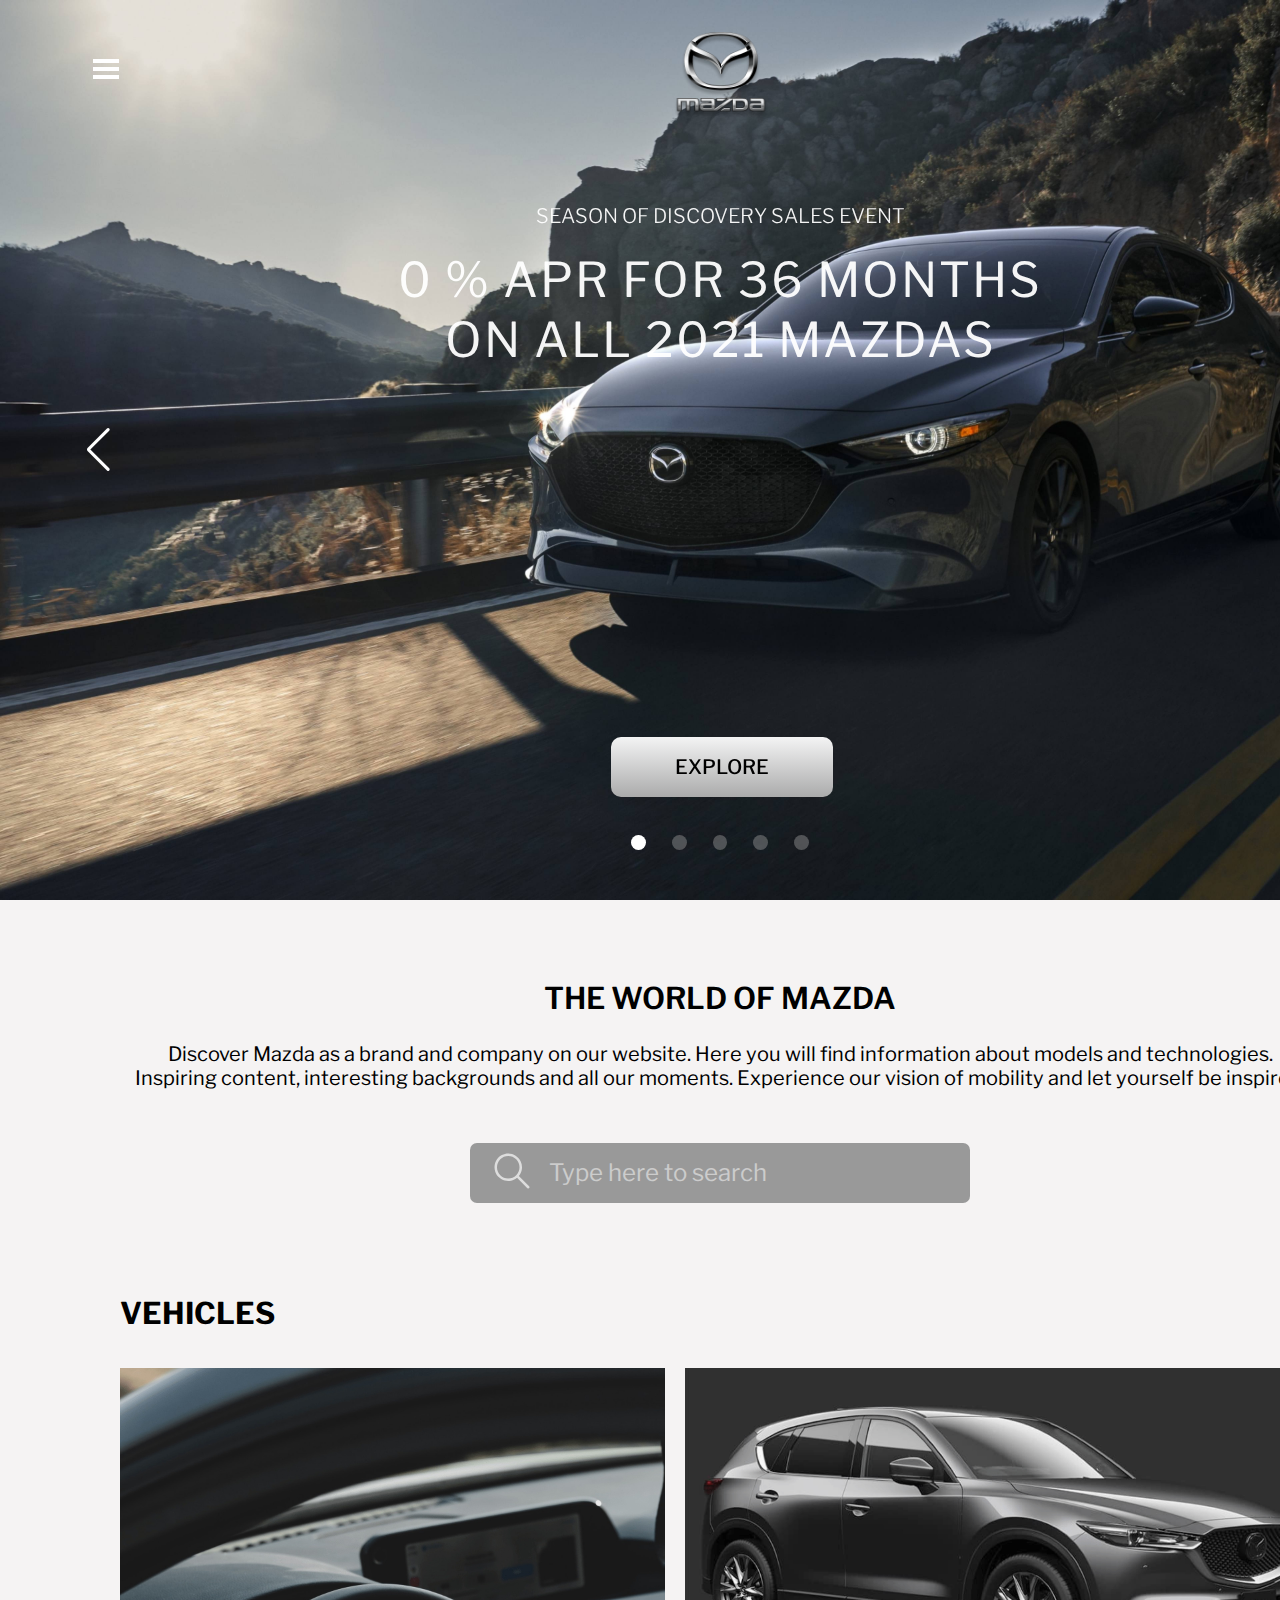
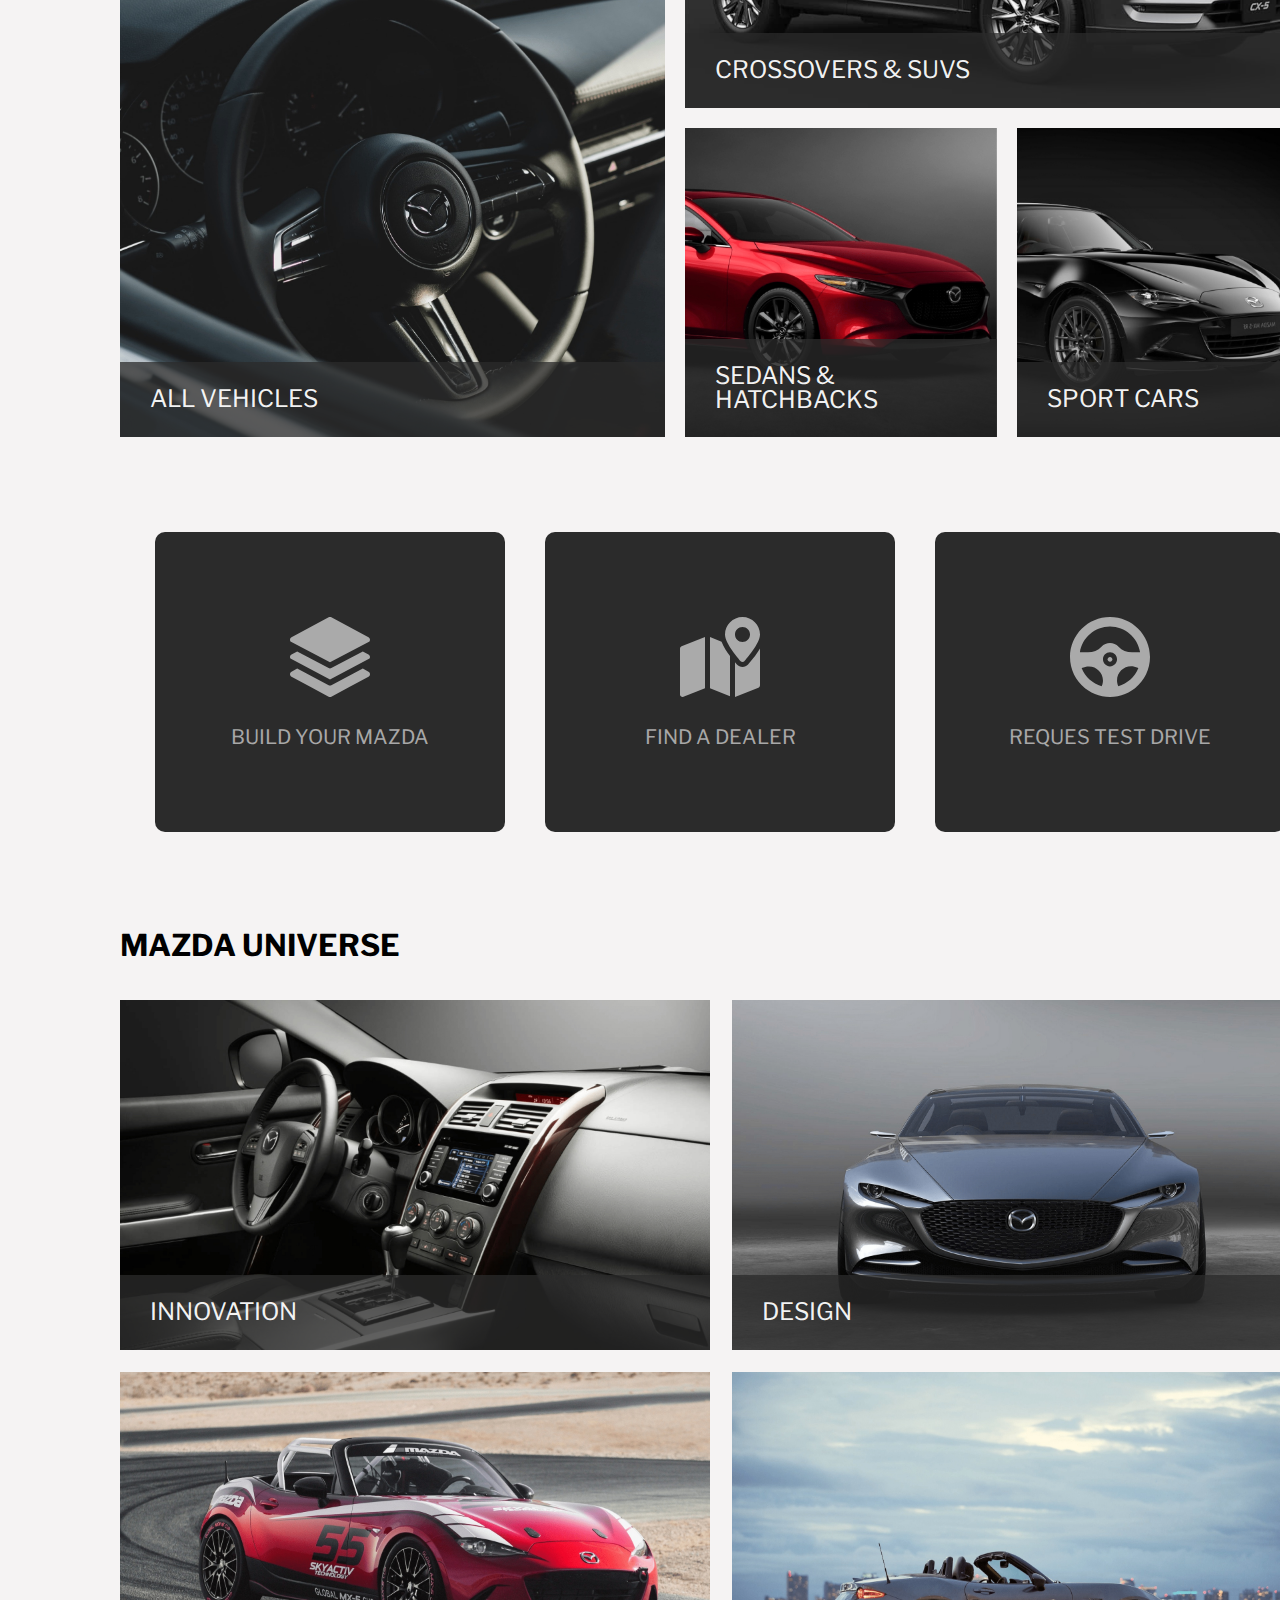
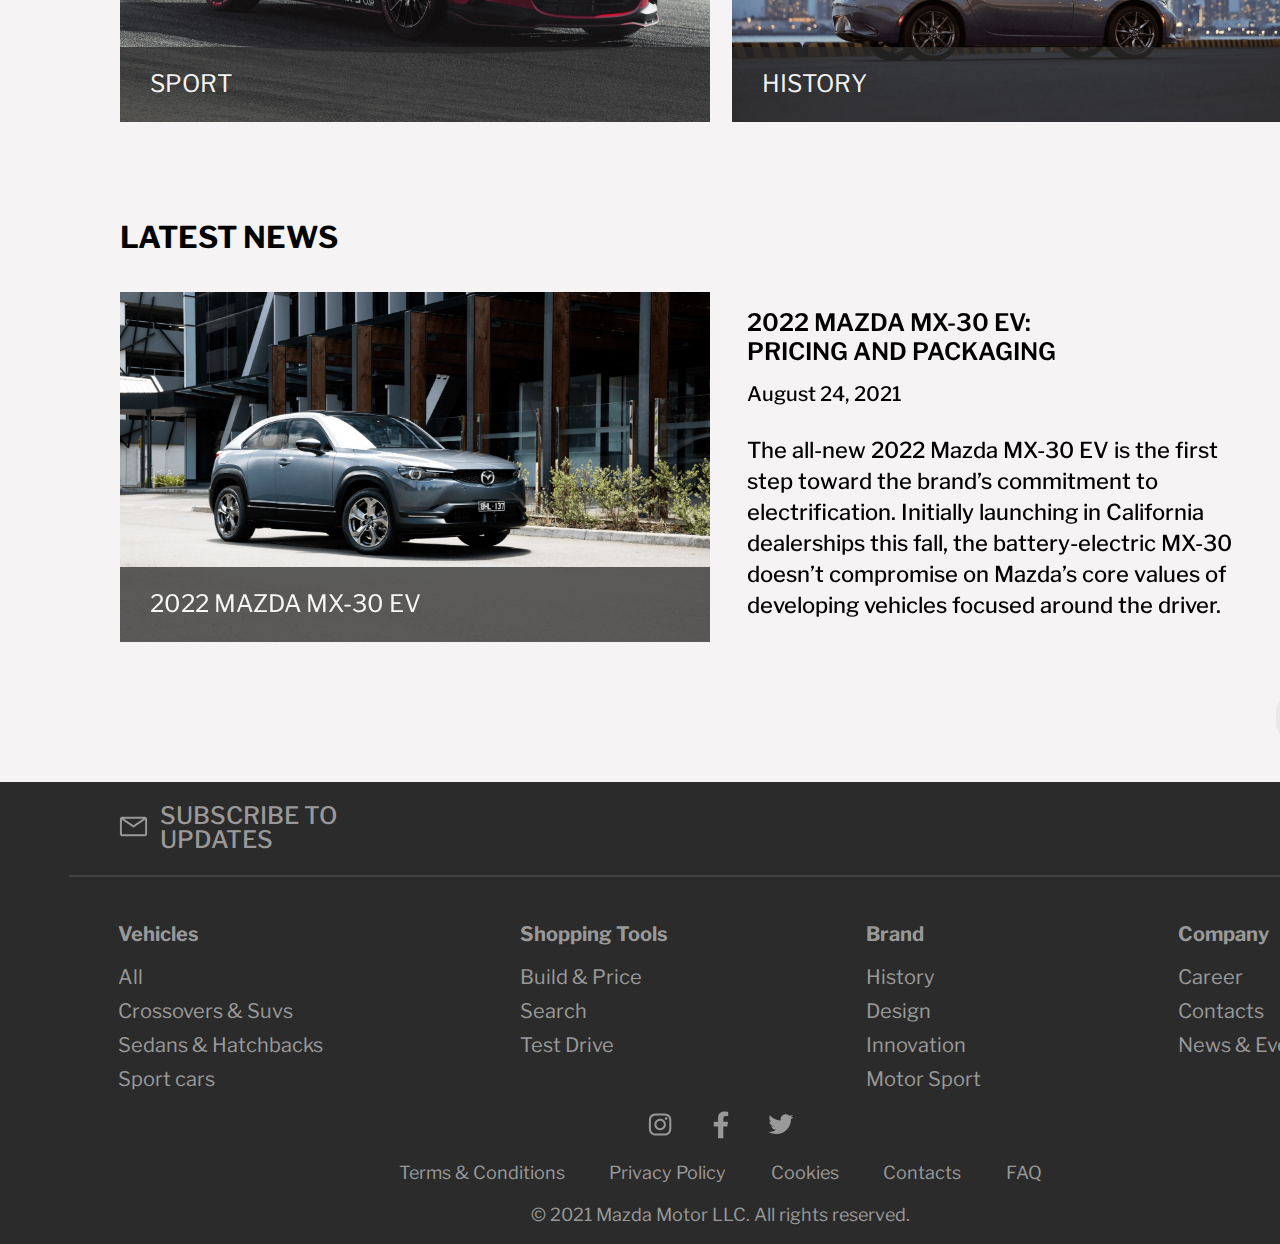
==== commit 1c2e4044: "logo btn to index.html" ====
--- a/index.html
+++ b/index.html
@@ -25,7 +25,7 @@
 				<div class="swiper-wrapper">
 					<div class="swiper-slide slide-1">
 						<div class="header__logo">
-							<img src="img/logo-header.png" alt="mazda-logo">
+							<a href="index.html"><img src="img/logo-header.png" alt="mazda-logo"></a>
 						</div>
 						<div class="header__title">
 							<h1>Season of discovery sales event</h1>
@@ -37,7 +37,7 @@
 					</div>
 					<div class="swiper-slide slide-2">
 						<div class="header__logo">
-							<img src="img/logo-header.png" alt="mazda-logo">
+							<a href="index.html"><img src="img/logo-header.png" alt="mazda-logo"></a>
 						</div>
 						<div class="header__title">
 							<h1>An electric vehicle designed around you</h1>
@@ -50,7 +50,7 @@
 					</div>
 					<div class="swiper-slide slide-3">
 						<div class="header__logo">
-							<img src="img/logo-header.png" alt="mazda-logo">
+							<a href="index.html"><img src="img/logo-header.png" alt="mazda-logo"></a>
 						</div>
 						<div class="header__title">
 							<h1>Transcend the ordinary</h1>
@@ -63,7 +63,7 @@
 					</div>
 					<div class="swiper-slide slide-4">
 						<div class="header__logo">
-							<img src="img/logo-header.png" alt="mazda-logo">
+							<a href="index.html"><img src="img/logo-header.png" alt="mazda-logo"></a>
 						</div>
 						<div class="header__title">
 							<h1>2021 Mazda cx-5</h1>
@@ -77,7 +77,7 @@
 					</div>
 					<div class="swiper-slide slide-5">
 						<div class="header__logo">
-							<img src="img/logo-header.png" alt="mazda-logo">
+							<a href="index.html"><img src="img/logo-header.png" alt="mazda-logo"></a>
 						</div>
 						<div class="header__title">
 							<h1>The 2021 Mazda cx-30 2.5 turbo</h1>
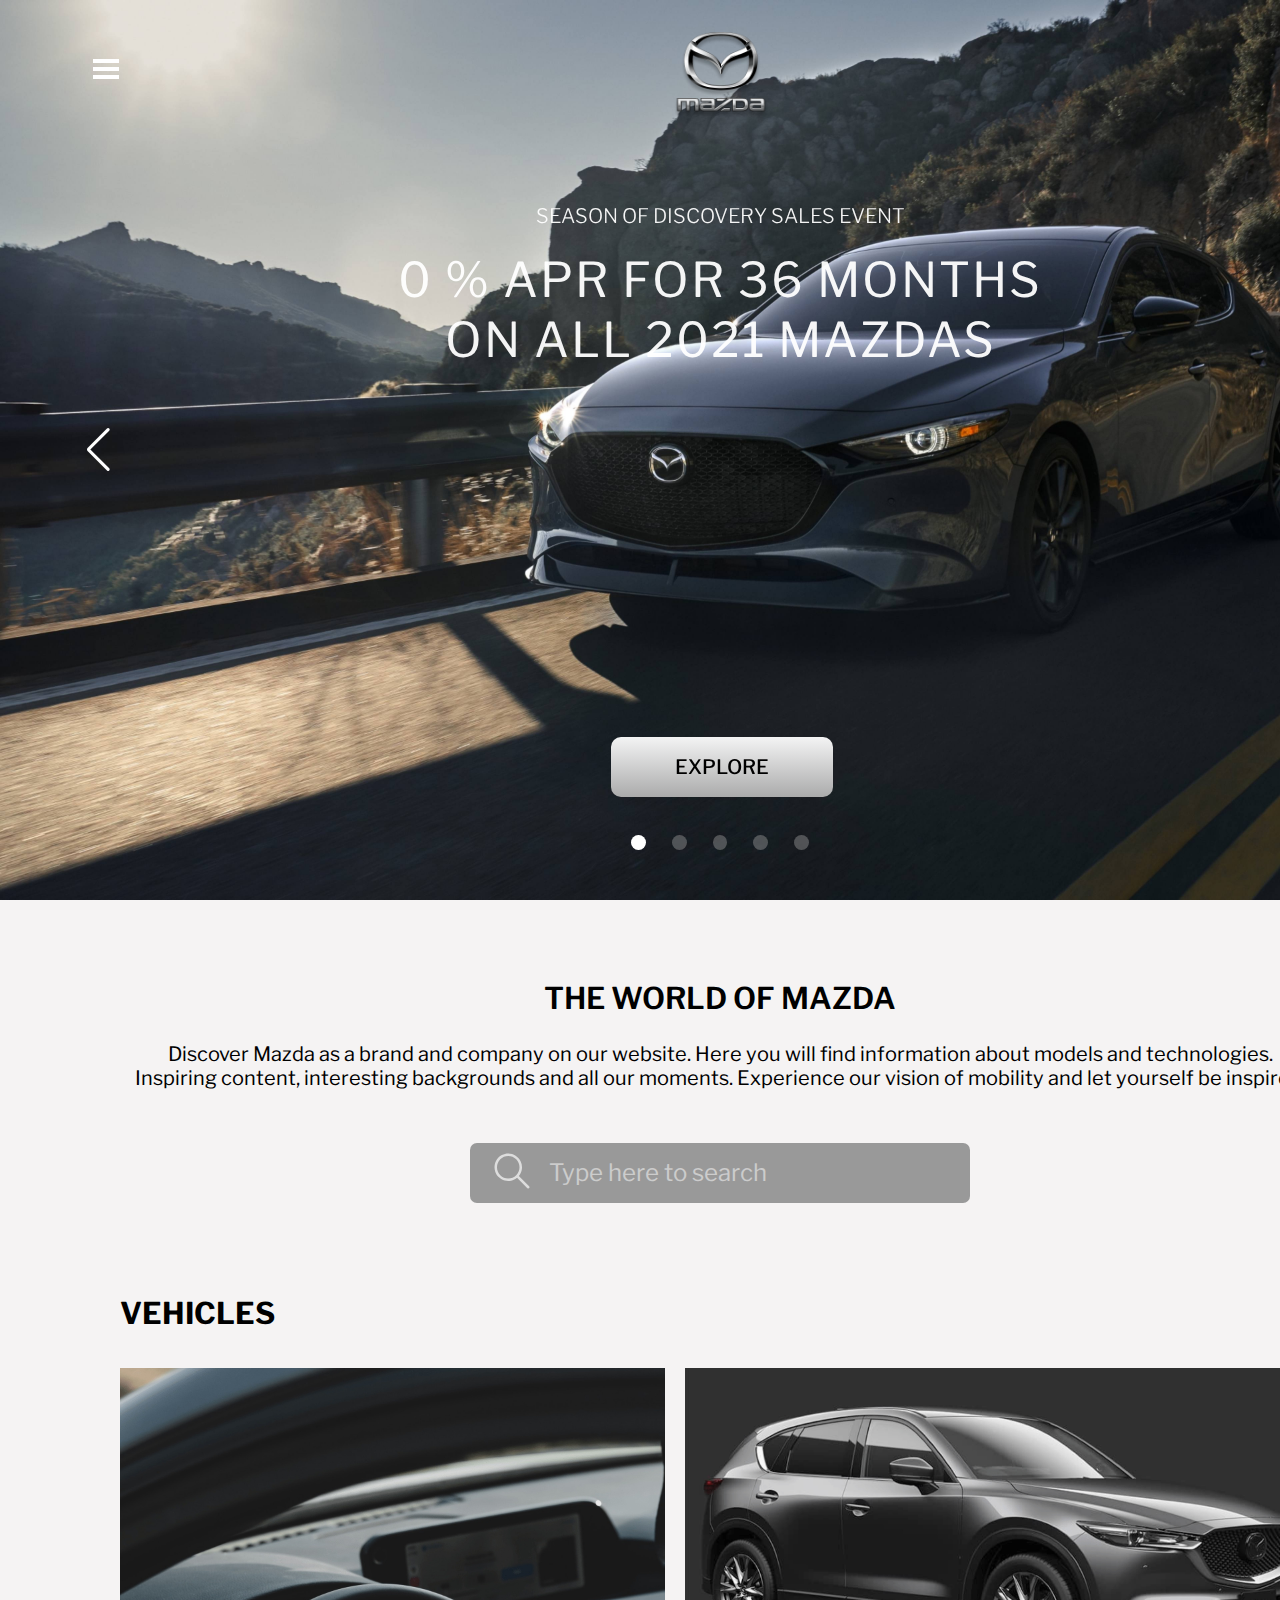
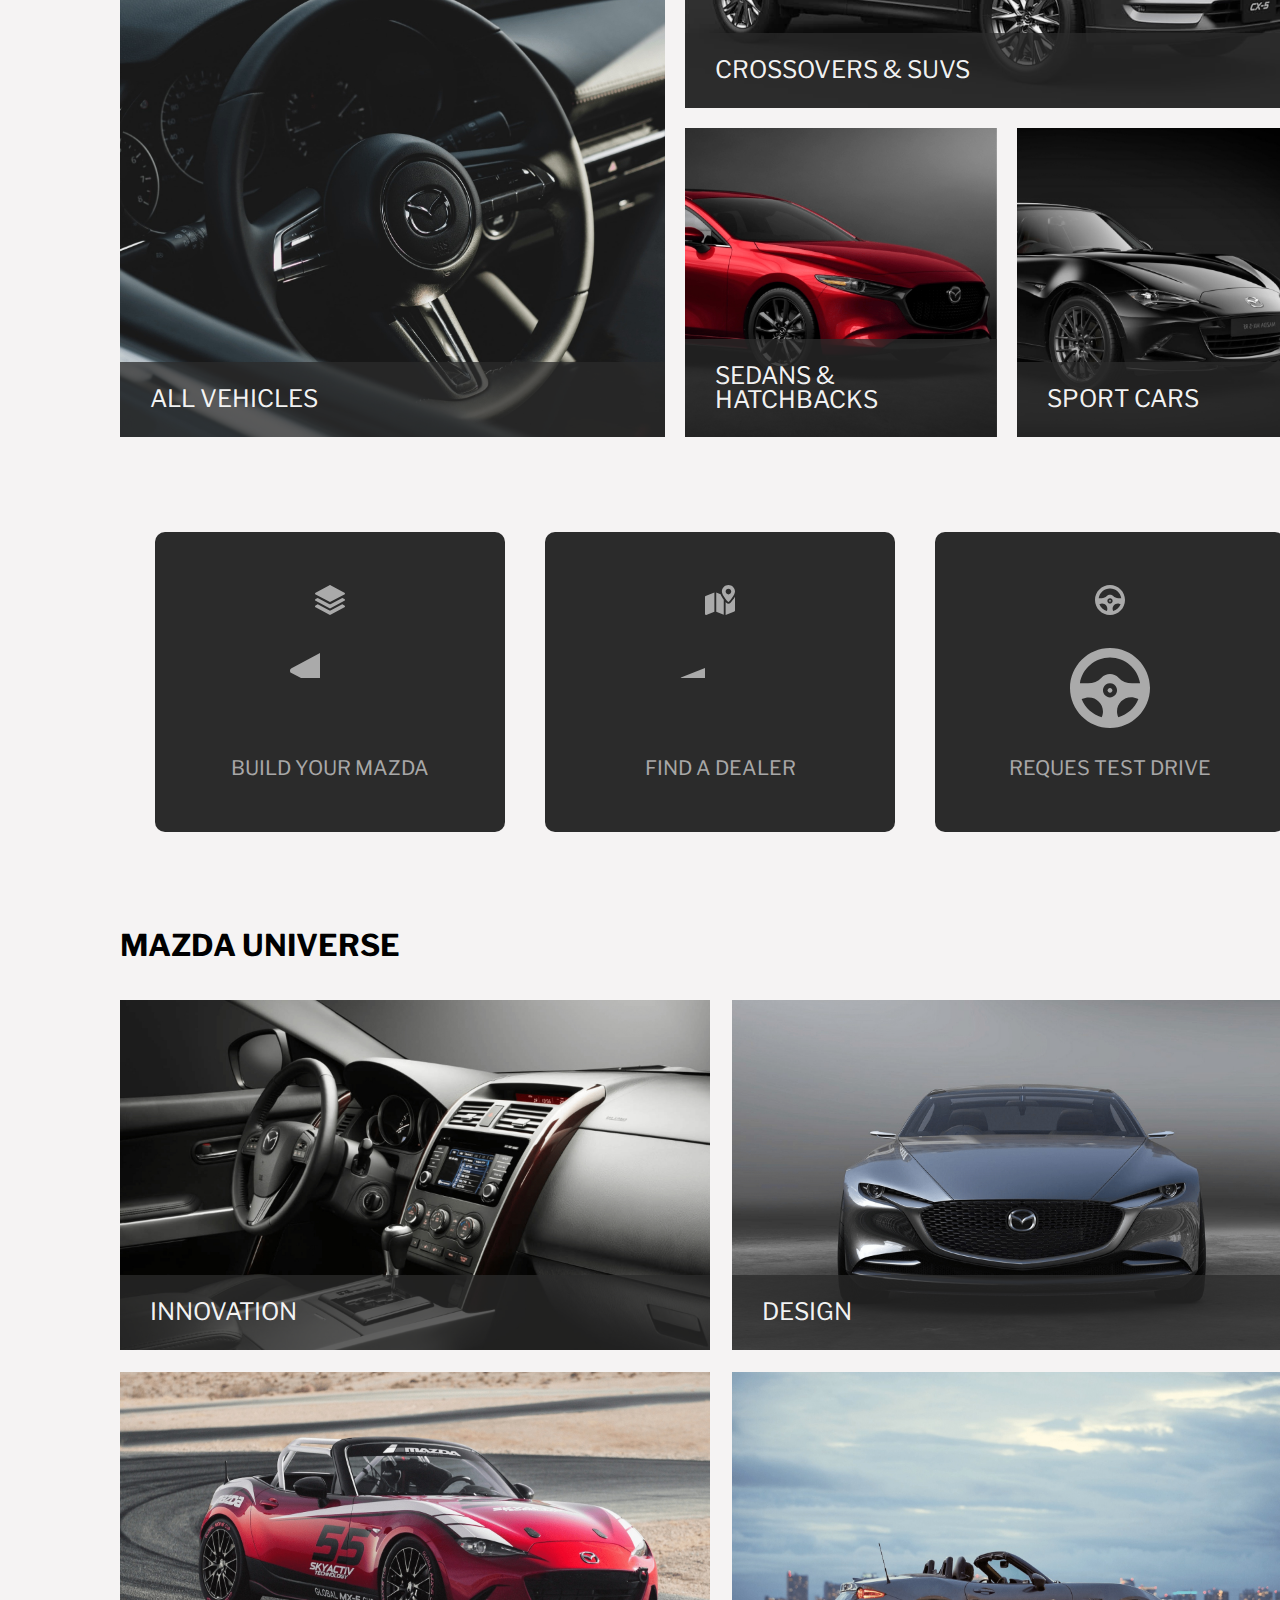
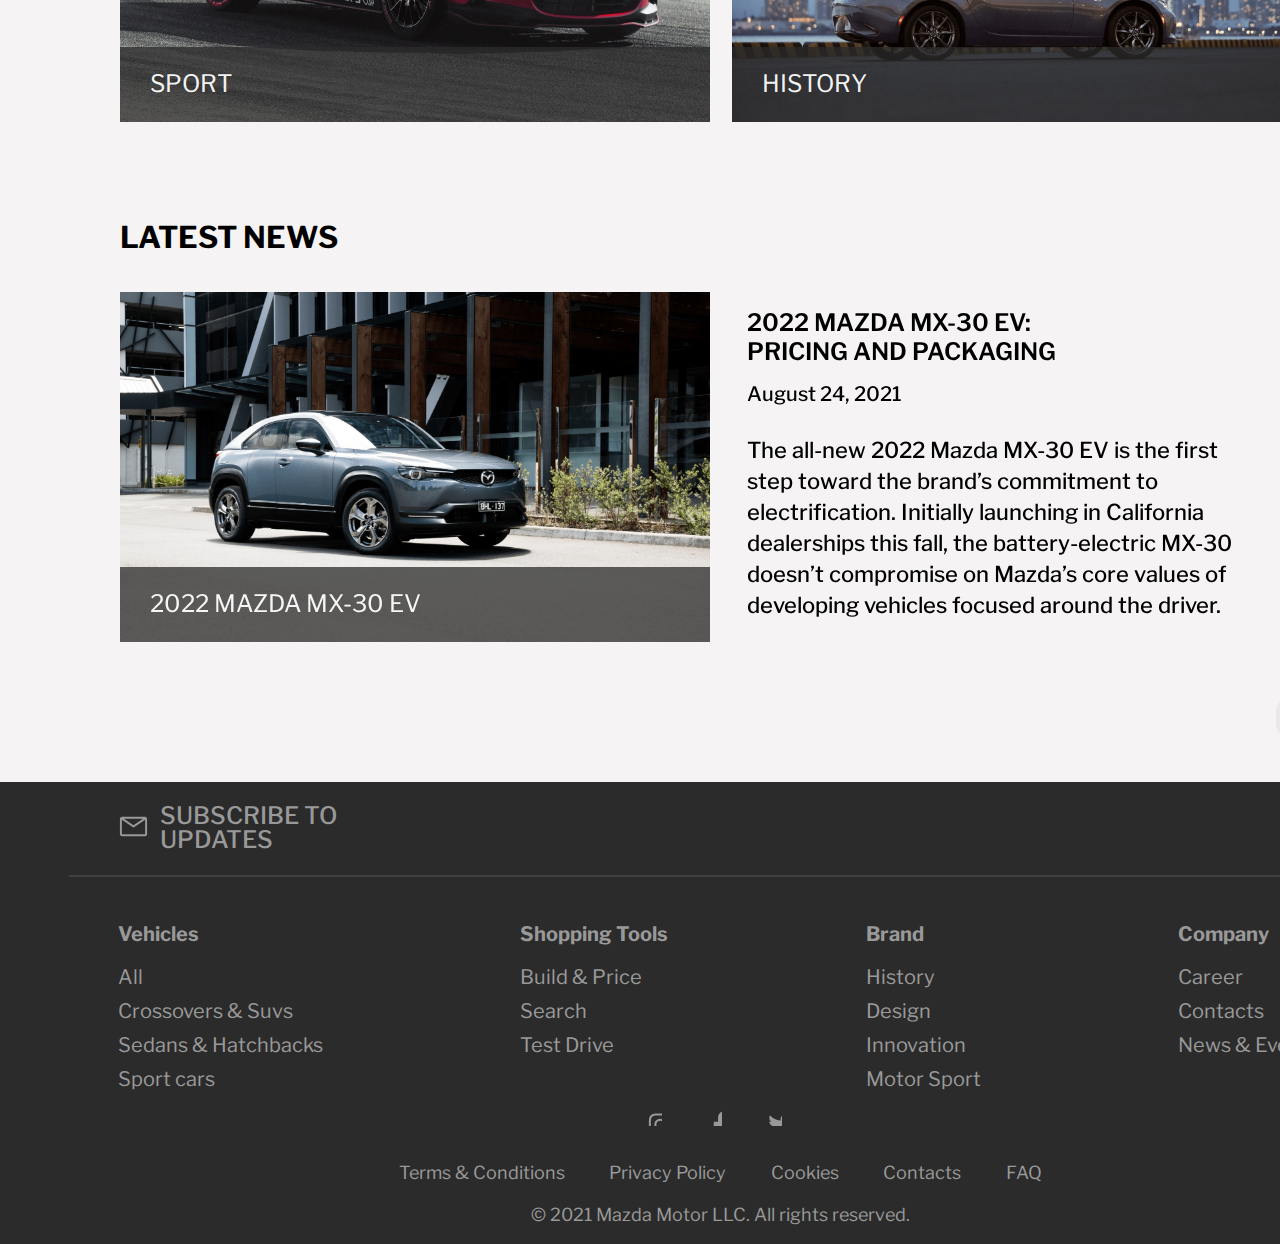
==== commit 50e88385: "mobile v.04" ====
--- a/index.html
+++ b/index.html
@@ -7,6 +7,8 @@
 	<link rel="stylesheet" href="css/reset.css">
 	<link rel="stylesheet" href="css/main.css">
 	<link rel="stylesheet" href="css/swiper-bundle.min.css">
+	<link rel="stylesheet" href="css/320х570.css" type="text/css"
+		media="screen and (min-width:320px) and (max-width:570px)">
 	<link rel="shortcut icon" href="img/favicon/favicon.ico" type="image/png">
 	<link rel="preconnect" href="https://fonts.googleapis.com">
 	<link rel="preconnect" href="https://fonts.gstatic.com" crossorigin>
@@ -16,10 +18,67 @@
 </head>
 
 <!-- Сделать НОРМАЛЬНУЮ стрелку навверх Временно якорная ссылка -->
+<!-- Как у бургер меню сделать палосочки с закруглением? -->
+<!-- Как сделать аккордион в футоре адекватным -->
 
 <body>
 	<div class="page">
 		<header class="header">
+			<div class="header__mobile">
+				<div class="header__mobile-logo">
+					<a href="index.html"><img src="img/mobile/Mazda-Logo.png" alt="mazda-logo"></a>
+				</div>
+				<div class="header__mobile-search">
+					<form action="#" method="post">
+						<div class="header__mobile-search-wrapper">
+							<button type="submit" for="search">
+								<svg width="25" height="25">
+									<g opacity="0.7">
+										<path
+											d="M10.6248 3.75C11.9315 3.74978 13.2112 4.12193 14.3139 4.82286C15.4167 5.52379 16.2968 6.52446 16.8513 7.70765C17.4058 8.89084 17.6116 10.2075 17.4446 11.5035C17.2777 12.7995 16.7448 14.021 15.9086 15.025L21.0673 20.1825C21.178 20.2927 21.2435 20.4405 21.2507 20.5965C21.2579 20.7526 21.2064 20.9057 21.1063 21.0257C21.0063 21.1457 20.8649 21.2239 20.71 21.2448C20.5552 21.2657 20.3981 21.2279 20.2698 21.1388L20.1823 21.0675L15.0248 15.9088C14.1763 16.6151 13.1702 17.1067 12.0915 17.342C11.0128 17.5773 9.89336 17.5494 8.82776 17.2606C7.76217 16.9718 6.78181 16.4306 5.96959 15.6828C5.15737 14.935 4.53719 14.0026 4.1615 12.9644C3.78582 11.9263 3.66568 10.8129 3.81124 9.71854C3.95681 8.62414 4.3638 7.58089 4.99779 6.67704C5.63179 5.77318 6.47413 5.03531 7.45358 4.52582C8.43303 4.01634 9.52078 3.75023 10.6248 3.75ZM10.6248 5C9.13297 5 7.70223 5.59263 6.64734 6.64752C5.59245 7.70242 4.99981 9.13316 4.99981 10.625C4.99981 12.1168 5.59245 13.5476 6.64734 14.6025C7.70223 15.6574 9.13297 16.25 10.6248 16.25C12.1167 16.25 13.5474 15.6574 14.6023 14.6025C15.6572 13.5476 16.2498 12.1168 16.2498 10.625C16.2498 9.13316 15.6572 7.70242 14.6023 6.64752C13.5474 5.59263 12.1167 5 10.6248 5Z"
+											fill="white" fill-opacity="0.95" />
+									</g>
+								</svg>
+							</button>
+							<input type="search" id="search" placeholder="Type here to search">
+						</div>
+					</form>
+				</div>
+				<div class="header__burger-mobile">
+					<input id="menu__toggle" type="checkbox">
+					<label class="menu__btn" for="menu__toggle">
+						<span></span>
+					</label>
+					<nav class="menu__box">
+						<button class="accordion">Vehicles</button>
+						<div class="panel">
+							<p><a href="#">All</a></p>
+							<p><a href="#">Crossovers & Suvs</a></p>
+							<p><a href="#">Sedans & Hatchbacks</a></p>
+							<p><a href="#">Sport cars</a></p>
+						</div>
+						<button class="accordion">Shopping Tools</button>
+						<div class="panel">
+							<p><a href="#">Build & Price</a></p>
+							<p><a href="#">Search</a></p>
+							<p><a href="#">Test Drive</a></p>
+						</div>
+						<button class="accordion">Brand</button>
+						<div class="panel">
+							<p><a href="#">History</a></p>
+							<p><a href="#">Design</a></p>
+							<p><a href="#">Innovation</a></p>
+							<p><a href="#">Motor Sport</a></p>
+						</div>
+						<button class="accordion">Company</button>
+						<div class="panel">
+							<p><a href="#">Career</a></p>
+							<p><a href="#">Contacts</a></p>
+							<p><a href="#">News & Events</a></p>
+						</div>
+					</nav>
+				</div>
+			</div>
 			<div id="upward"></div>
 			<div class="swiper swiper1">
 				<div class="swiper-wrapper">
@@ -162,27 +221,86 @@
 						<div class="main__vehicles-all main__btn-item">
 							<div class="main__btn">
 								<a href="vehicles.html">All vehicles</a>
+								<div class="main__vehicles-mobile-arrow">
+									<a href="#">
+										<svg width="10" height="17">
+											<path
+												d="M0.220023 0.207525C0.347012 0.087564 0.515368 0.0146262 0.694476 0.00197401C0.873586 -0.0106782 1.05155 0.0377953 1.19602 0.138581L1.28002 0.207525L9.53002 7.99919C9.65704 8.11913 9.73427 8.27813 9.74767 8.44728C9.76106 8.61644 9.70974 8.78453 9.60302 8.92097L9.53002 9.0003L1.28002 16.792C1.14602 16.9175 0.966815 16.9908 0.778163 16.997C0.589512 17.0033 0.405293 16.9422 0.262273 16.8258C0.119252 16.7095 0.0279503 16.5464 0.00658703 16.3693C-0.0147753 16.1922 0.0353727 16.0139 0.147023 15.8702L0.220023 15.7909L7.94002 8.49975L0.220023 1.20864C0.0795727 1.07582 0.000683784 0.89579 0.000683784 0.708081C0.000683784 0.520372 0.0795727 0.340338 0.220023 0.207525Z"
+												fill="white" fill-opacity="0.95" />
+										</svg>
+									</a>
+								</div>
 							</div>
 						</div>
 						<div class="main__vehicles-crossovers main__btn-item">
 							<div class="main__btn">
 								<a href="#">Crossovers & Suvs</a>
+								<div class="main__vehicles-mobile-arrow">
+									<a href="#">
+										<svg width="10" height="17">
+											<path
+												d="M0.220023 0.207525C0.347012 0.087564 0.515368 0.0146262 0.694476 0.00197401C0.873586 -0.0106782 1.05155 0.0377953 1.19602 0.138581L1.28002 0.207525L9.53002 7.99919C9.65704 8.11913 9.73427 8.27813 9.74767 8.44728C9.76106 8.61644 9.70974 8.78453 9.60302 8.92097L9.53002 9.0003L1.28002 16.792C1.14602 16.9175 0.966815 16.9908 0.778163 16.997C0.589512 17.0033 0.405293 16.9422 0.262273 16.8258C0.119252 16.7095 0.0279503 16.5464 0.00658703 16.3693C-0.0147753 16.1922 0.0353727 16.0139 0.147023 15.8702L0.220023 15.7909L7.94002 8.49975L0.220023 1.20864C0.0795727 1.07582 0.000683784 0.89579 0.000683784 0.708081C0.000683784 0.520372 0.0795727 0.340338 0.220023 0.207525Z"
+												fill="white" fill-opacity="0.95" />
+										</svg>
+									</a>
+								</div>
 							</div>
 						</div>
 						<div class="main__vehicles-sedan main__btn-item">
 							<div class="main__btn btn-sedan">
 								<a href="#">Sedans & Hatchbacks</a>
+								<div class="main__vehicles-mobile-arrow">
+									<a href="#">
+										<svg width="10" height="17">
+											<path
+												d="M0.220023 0.207525C0.347012 0.087564 0.515368 0.0146262 0.694476 0.00197401C0.873586 -0.0106782 1.05155 0.0377953 1.19602 0.138581L1.28002 0.207525L9.53002 7.99919C9.65704 8.11913 9.73427 8.27813 9.74767 8.44728C9.76106 8.61644 9.70974 8.78453 9.60302 8.92097L9.53002 9.0003L1.28002 16.792C1.14602 16.9175 0.966815 16.9908 0.778163 16.997C0.589512 17.0033 0.405293 16.9422 0.262273 16.8258C0.119252 16.7095 0.0279503 16.5464 0.00658703 16.3693C-0.0147753 16.1922 0.0353727 16.0139 0.147023 15.8702L0.220023 15.7909L7.94002 8.49975L0.220023 1.20864C0.0795727 1.07582 0.000683784 0.89579 0.000683784 0.708081C0.000683784 0.520372 0.0795727 0.340338 0.220023 0.207525Z"
+												fill="white" fill-opacity="0.95" />
+										</svg>
+									</a>
+								</div>
 							</div>
 						</div>
 						<div class="main__vehicles-sport main__btn-item">
 							<div class="main__btn">
 								<a href="#">Sport cars</a>
+								<div class="main__vehicles-mobile-arrow">
+									<a href="#">
+										<svg width="10" height="17">
+											<path
+												d="M0.220023 0.207525C0.347012 0.087564 0.515368 0.0146262 0.694476 0.00197401C0.873586 -0.0106782 1.05155 0.0377953 1.19602 0.138581L1.28002 0.207525L9.53002 7.99919C9.65704 8.11913 9.73427 8.27813 9.74767 8.44728C9.76106 8.61644 9.70974 8.78453 9.60302 8.92097L9.53002 9.0003L1.28002 16.792C1.14602 16.9175 0.966815 16.9908 0.778163 16.997C0.589512 17.0033 0.405293 16.9422 0.262273 16.8258C0.119252 16.7095 0.0279503 16.5464 0.00658703 16.3693C-0.0147753 16.1922 0.0353727 16.0139 0.147023 15.8702L0.220023 15.7909L7.94002 8.49975L0.220023 1.20864C0.0795727 1.07582 0.000683784 0.89579 0.000683784 0.708081C0.000683784 0.520372 0.0795727 0.340338 0.220023 0.207525Z"
+												fill="white" fill-opacity="0.95" />
+										</svg>
+									</a>
+								</div>
 							</div>
 						</div>
 					</div>
 				</div>
 				<div class="main__options">
+					<div class="main__mobile-title">
+						<h2>Tools</h2>
+					</div>
 					<div class="main__options-content">
+						<div class="main__options-content-mobile">
+							<svg width="30" height="30">
+								<g clip-path="url(#clip0)">
+									<path
+										d="M29.5301 14.1126C29.4998 14.0923 29.4686 14.0736 29.4364 14.0566L27.3075 12.9102L15.5015 19.1609C15.1878 19.327 14.8123 19.327 14.4986 19.1609L2.69261 12.9102L0.563646 14.0566C0.0462217 14.3312 -0.150653 14.9733 0.124005 15.4907C0.141081 15.5229 0.159789 15.5542 0.180066 15.5844L15 23.4305L29.82 15.5844C30.1464 15.0979 30.0166 14.439 29.5301 14.1126Z"
+										fill="white" fill-opacity="0.6" />
+									<path
+										d="M29.8705 20.9202C29.7712 20.7363 29.6204 20.5854 29.4366 20.4863L27.3077 19.3398L15.5016 25.5906C15.1879 25.7567 14.8124 25.7567 14.4987 25.5906L2.69266 19.3398L0.563696 20.4863C0.0429448 20.7673 -0.151293 21.4173 0.129768 21.938C0.229022 22.1219 0.379879 22.2728 0.563696 22.3719L14.4923 29.872C14.8093 30.0427 15.1909 30.0427 15.508 29.872L29.4366 22.3719C29.9572 22.0909 30.1515 21.4409 29.8705 20.9202Z"
+										fill="white" fill-opacity="0.6" />
+									<path
+										d="M29.5301 7.68605C29.4998 7.66577 29.4686 7.64707 29.4364 7.62999L15.5079 0.129975C15.1909 -0.0407209 14.8093 -0.0407209 14.4922 0.129975L0.563646 7.62999C0.0462217 7.90465 -0.150653 8.54675 0.124005 9.06418C0.141081 9.09632 0.159789 9.12758 0.180066 9.15784L15 17.0039L29.82 9.15784C30.1464 8.67137 30.0166 8.01244 29.5301 7.68605Z"
+										fill="white" fill-opacity="0.6" />
+								</g>
+								<defs>
+									<clipPath id="clip0">
+										<rect width="30" height="30" fill="white" />
+									</clipPath>
+								</defs>
+							</svg>
+						</div>
 						<svg width="80" height="80">
 							<g clip-path="url(#clip0)">
 								<path
@@ -204,6 +322,29 @@
 						<p><a href="#">Build your mazda</a></p>
 					</div>
 					<div class="main__options-content">
+						<div class="main__options-content-mobile">
+							<svg width="30" height="30" viewBox="0 0 30 30" fill="none" xmlns="http://www.w3.org/2000/svg">
+								<g clip-path="url(#clip0)">
+									<path
+										d="M23.4375 0C19.8188 0 16.875 2.94375 16.875 6.5625C16.875 9.93 22.14 15.8944 22.74 16.5637C22.9181 16.7606 23.1712 16.875 23.4375 16.875C23.7038 16.875 23.9569 16.7606 24.135 16.5637C24.735 15.8944 30 9.93 30 6.5625C30 2.94375 27.0562 0 23.4375 0ZM23.4375 9.375C21.885 9.375 20.625 8.115 20.625 6.5625C20.625 5.01 21.885 3.75 23.4375 3.75C24.99 3.75 26.25 5.01 26.25 6.5625C26.25 8.115 24.99 9.375 23.4375 9.375Z"
+										fill="white" fill-opacity="0.6" />
+									<path
+										d="M0.58875 11.0138C0.234375 11.1563 0 11.5013 0 11.8856V29.0625C0 29.3738 0.155625 29.6644 0.4125 29.8387C0.57 29.9437 0.751875 30 0.9375 30C1.05562 30 1.17375 29.9775 1.28625 29.9325L9.375 26.6962V7.5L0.58875 11.0138Z"
+										fill="white" fill-opacity="0.6" />
+									<path
+										d="M25.53 17.8171C24.9975 18.4096 24.2344 18.7509 23.4375 18.7509C22.6406 18.7509 21.8775 18.4096 21.345 17.8171C21.1537 17.6052 20.9081 17.3259 20.625 16.994V30.0009L29.4113 26.4871C29.7675 26.3465 30 25.9996 30 25.6171V11.834C28.4644 14.4346 26.4113 16.8346 25.53 17.8171Z"
+										fill="white" fill-opacity="0.6" />
+									<path
+										d="M15.5906 9.23625L11.25 7.5V26.6963L18.75 29.6963V14.64C17.5519 13.0256 16.3012 11.0813 15.5906 9.23625Z"
+										fill="white" fill-opacity="0.6" />
+								</g>
+								<defs>
+									<clipPath id="clip0">
+										<rect width="30" height="30" fill="white" />
+									</clipPath>
+								</defs>
+							</svg>
+						</div>
 						<svg width="80" height="80">
 							<g clip-path="url(#clip0)">
 								<path
@@ -227,6 +368,16 @@
 						<p><a href="#">Find a dealer</a></p>
 					</div>
 					<div class="main__options-content">
+						<div class="main__options-content-mobile">
+							<svg width="30" height="30" viewBox="0 0 30 30" fill="none" xmlns="http://www.w3.org/2000/svg">
+								<path
+									d="M15 16.7578C15.4854 16.7578 15.8789 16.3643 15.8789 15.8789C15.8789 15.3935 15.4854 15 15 15C14.5146 15 14.1211 15.3935 14.1211 15.8789C14.1211 16.3643 14.5146 16.7578 15 16.7578Z"
+									fill="white" fill-opacity="0.6" />
+								<path
+									d="M15 0C6.74074 0 0 6.74115 0 15C0 23.2594 6.74115 30 15 30C23.2594 30 30 23.2588 30 15C30 6.74074 23.2588 0 15 0ZM15 3.57422C20.7025 3.57422 25.4425 7.77352 26.2905 13.2422H23.2426C21.31 13.2422 19.4739 12.4667 18.2051 11.1146C16.4707 9.26619 13.5295 9.26561 11.7949 11.1145C10.5261 12.4667 8.68998 13.2422 6.75738 13.2422H3.70945C4.55748 7.77352 9.29748 3.57422 15 3.57422ZM15 18.5156C13.5462 18.5156 12.3633 17.3329 12.3633 15.8789C12.3633 14.425 13.5462 13.2422 15 13.2422C16.4539 13.2422 17.6367 14.425 17.6367 15.8789C17.6367 17.3329 16.4539 18.5156 15 18.5156ZM4.36055 19.1658C5.3666 18.7712 6.09305 18.5156 7.08984 18.5156C10.2942 18.5156 12.7863 21.3711 12.3036 24.5795H12.3015C12.2298 25.0706 12.0887 25.5464 11.8852 25.9942C8.4423 25.0175 5.65611 22.4633 4.36055 19.1658ZM18.1155 25.994C17.9064 25.5343 17.7684 25.0586 17.6985 24.5795H17.6964C17.134 20.8409 20.5852 17.7561 24.1625 18.6653C24.5396 18.7611 25.0115 18.9196 25.6394 19.1659C24.3439 22.463 21.558 25.0171 18.1155 25.994Z"
+									fill="white" fill-opacity="0.6" />
+							</svg>
+						</div>
 						<svg width="80" height="80">
 							<path
 								d="M40 44.6875C41.2944 44.6875 42.3438 43.6382 42.3438 42.3438C42.3438 41.0493 41.2944 40 40 40C38.7056 40 37.6562 41.0493 37.6562 42.3438C37.6562 43.6382 38.7056 44.6875 40 44.6875Z"
@@ -246,21 +397,57 @@
 						<div class="main__universe-lifestyle-innovation main__btn-item">
 							<div class="main__btn">
 								<a href="#">Innovation</a>
+								<div class="main__vehicles-mobile-arrow">
+									<a href="#">
+										<svg width="10" height="17">
+											<path
+												d="M0.220023 0.207525C0.347012 0.087564 0.515368 0.0146262 0.694476 0.00197401C0.873586 -0.0106782 1.05155 0.0377953 1.19602 0.138581L1.28002 0.207525L9.53002 7.99919C9.65704 8.11913 9.73427 8.27813 9.74767 8.44728C9.76106 8.61644 9.70974 8.78453 9.60302 8.92097L9.53002 9.0003L1.28002 16.792C1.14602 16.9175 0.966815 16.9908 0.778163 16.997C0.589512 17.0033 0.405293 16.9422 0.262273 16.8258C0.119252 16.7095 0.0279503 16.5464 0.00658703 16.3693C-0.0147753 16.1922 0.0353727 16.0139 0.147023 15.8702L0.220023 15.7909L7.94002 8.49975L0.220023 1.20864C0.0795727 1.07582 0.000683784 0.89579 0.000683784 0.708081C0.000683784 0.520372 0.0795727 0.340338 0.220023 0.207525Z"
+												fill="white" fill-opacity="0.95" />
+										</svg>
+									</a>
+								</div>
 							</div>
 						</div>
 						<div class="main__universe-lifestyle-design main__btn-item">
 							<div class="main__btn">
 								<a href="#">Design</a>
+								<div class="main__vehicles-mobile-arrow">
+									<a href="#">
+										<svg width="10" height="17">
+											<path
+												d="M0.220023 0.207525C0.347012 0.087564 0.515368 0.0146262 0.694476 0.00197401C0.873586 -0.0106782 1.05155 0.0377953 1.19602 0.138581L1.28002 0.207525L9.53002 7.99919C9.65704 8.11913 9.73427 8.27813 9.74767 8.44728C9.76106 8.61644 9.70974 8.78453 9.60302 8.92097L9.53002 9.0003L1.28002 16.792C1.14602 16.9175 0.966815 16.9908 0.778163 16.997C0.589512 17.0033 0.405293 16.9422 0.262273 16.8258C0.119252 16.7095 0.0279503 16.5464 0.00658703 16.3693C-0.0147753 16.1922 0.0353727 16.0139 0.147023 15.8702L0.220023 15.7909L7.94002 8.49975L0.220023 1.20864C0.0795727 1.07582 0.000683784 0.89579 0.000683784 0.708081C0.000683784 0.520372 0.0795727 0.340338 0.220023 0.207525Z"
+												fill="white" fill-opacity="0.95" />
+										</svg>
+									</a>
+								</div>
 							</div>
 						</div>
 						<div class="main__universe-lifestyle-sport main__btn-item">
 							<div class="main__btn">
 								<a href="#">Sport</a>
+								<div class="main__vehicles-mobile-arrow">
+									<a href="#">
+										<svg width="10" height="17">
+											<path
+												d="M0.220023 0.207525C0.347012 0.087564 0.515368 0.0146262 0.694476 0.00197401C0.873586 -0.0106782 1.05155 0.0377953 1.19602 0.138581L1.28002 0.207525L9.53002 7.99919C9.65704 8.11913 9.73427 8.27813 9.74767 8.44728C9.76106 8.61644 9.70974 8.78453 9.60302 8.92097L9.53002 9.0003L1.28002 16.792C1.14602 16.9175 0.966815 16.9908 0.778163 16.997C0.589512 17.0033 0.405293 16.9422 0.262273 16.8258C0.119252 16.7095 0.0279503 16.5464 0.00658703 16.3693C-0.0147753 16.1922 0.0353727 16.0139 0.147023 15.8702L0.220023 15.7909L7.94002 8.49975L0.220023 1.20864C0.0795727 1.07582 0.000683784 0.89579 0.000683784 0.708081C0.000683784 0.520372 0.0795727 0.340338 0.220023 0.207525Z"
+												fill="white" fill-opacity="0.95" />
+										</svg>
+									</a>
+								</div>
 							</div>
 						</div>
 						<div class="main__universe-lifestyle-history main__btn-item">
 							<div class="main__btn">
 								<a href="#">History</a>
+								<div class="main__vehicles-mobile-arrow">
+									<a href="#">
+										<svg width="10" height="17">
+											<path
+												d="M0.220023 0.207525C0.347012 0.087564 0.515368 0.0146262 0.694476 0.00197401C0.873586 -0.0106782 1.05155 0.0377953 1.19602 0.138581L1.28002 0.207525L9.53002 7.99919C9.65704 8.11913 9.73427 8.27813 9.74767 8.44728C9.76106 8.61644 9.70974 8.78453 9.60302 8.92097L9.53002 9.0003L1.28002 16.792C1.14602 16.9175 0.966815 16.9908 0.778163 16.997C0.589512 17.0033 0.405293 16.9422 0.262273 16.8258C0.119252 16.7095 0.0279503 16.5464 0.00658703 16.3693C-0.0147753 16.1922 0.0353727 16.0139 0.147023 15.8702L0.220023 15.7909L7.94002 8.49975L0.220023 1.20864C0.0795727 1.07582 0.000683784 0.89579 0.000683784 0.708081C0.000683784 0.520372 0.0795727 0.340338 0.220023 0.207525Z"
+												fill="white" fill-opacity="0.95" />
+										</svg>
+									</a>
+								</div>
 							</div>
 						</div>
 					</div>
@@ -274,7 +461,7 @@
 							<div class="swiper-slide">
 								<div class="main__news-content">
 									<div class="main__news-pic main__btn-item">
-										<div class="main__btn">
+										<div class="main__btn main__news-mobile-btn">
 											<a href="#">2022 Mazda mx-30 ev</a>
 										</div>
 									</div>
@@ -295,7 +482,7 @@
 							<div class="swiper-slide">
 								<div class="main__news-content">
 									<div class="main__news-pic-miles main__btn-item">
-										<div class="main__btn">
+										<div class="main__btn main__news-mobile-btn">
 											<a href="#">Mazda marks milestines</a>
 										</div>
 									</div>
@@ -314,7 +501,7 @@
 							<div class="swiper-slide">
 								<div class="main__news-content">
 									<div class="main__news-pic-america main__btn-item">
-										<div class="main__btn">
+										<div class="main__btn main__news-mobile-btn">
 											<a href="#">Mazda finishes second at road America</a>
 										</div>
 									</div>
@@ -341,123 +528,227 @@
 							</svg>
 						</a>
 					</div>
+					<div class="main__btn main__btn-mobile">
+						<a href="#">Veiw all news</a>
+						<div class="main__vehicles-mobile-arrow">
+							<a href="#">
+								<svg width="10" height="17">
+									<path
+										d="M0.220023 0.207525C0.347012 0.087564 0.515368 0.0146262 0.694476 0.00197401C0.873586 -0.0106782 1.05155 0.0377953 1.19602 0.138581L1.28002 0.207525L9.53002 7.99919C9.65704 8.11913 9.73427 8.27813 9.74767 8.44728C9.76106 8.61644 9.70974 8.78453 9.60302 8.92097L9.53002 9.0003L1.28002 16.792C1.14602 16.9175 0.966815 16.9908 0.778163 16.997C0.589512 17.0033 0.405293 16.9422 0.262273 16.8258C0.119252 16.7095 0.0279503 16.5464 0.00658703 16.3693C-0.0147753 16.1922 0.0353727 16.0139 0.147023 15.8702L0.220023 15.7909L7.94002 8.49975L0.220023 1.20864C0.0795727 1.07582 0.000683784 0.89579 0.000683784 0.708081C0.000683784 0.520372 0.0795727 0.340338 0.220023 0.207525Z"
+										fill="white" fill-opacity="0.95" />
+								</svg>
+							</a>
+						</div>
+					</div>
 				</div>
 			</div>
-			<footer class="footer">
-				<div class="footer__wrapper">
-					<div class="footer__sub">
-						<div class="footer__wrapper-sub">
-							<div class="footer__sub-icon">
-								<svg width="31" height="31">
-									<path
-										d="M27.125 5.8125H3.875C3.36114 5.8125 2.86833 6.01663 2.50498 6.37998C2.14163 6.74333 1.9375 7.23614 1.9375 7.75V23.25C1.9375 23.7639 2.14163 24.2567 2.50498 24.62C2.86833 24.9834 3.36114 25.1875 3.875 25.1875H27.125C27.6389 25.1875 28.1317 24.9834 28.495 24.62C28.8584 24.2567 29.0625 23.7639 29.0625 23.25V7.75C29.0625 7.23614 28.8584 6.74333 28.495 6.37998C28.1317 6.01663 27.6389 5.8125 27.125 5.8125ZM24.9937 7.75L15.5 14.3181L6.00625 7.75H24.9937ZM3.875 23.25V8.63156L14.9478 16.2944C15.11 16.4069 15.3026 16.4672 15.5 16.4672C15.6974 16.4672 15.89 16.4069 16.0522 16.2944L27.125 8.63156V23.25H3.875Z"
-										fill="#999999" />
-								</svg>
-							</div>
-							<div class="footer__sub-text">
-								<a href="#">Subscribe to updates</a>
-							</div>
-						</div>
-					</div>
-					<div class="footer__nav">
-						<div class="footer__nav-vehicles">
-							<div class="footer__nav-title">
-								<h2>Vehicles</h2>
-							</div>
-							<div class="footer__nav-list">
-								<ul>
-									<li><a href="#">All</a></li>
-									<li><a href="#">Crossovers & Suvs</a></li>
-									<li><a href="#">Sedans & Hatchbacks</a></li>
-									<li><a href="#">Sport cars</a></li>
-								</ul>
-							</div>
-						</div>
-						<div class="footer__nav-shopping">
-							<div class="footer__nav-title">
-								<h2>Shopping Tools</h2>
-							</div>
-							<div class="footer__nav-list">
-								<ul>
-									<li><a href="#">Build & Price</a></li>
-									<li><a href="#">Search</a></li>
-									<li><a href="#">Test Drive</a></li>
-								</ul>
-							</div>
-						</div>
-						<div class="footer__nav-brand">
-							<div class="footer__nav-title">
-								<h2>Brand</h2>
-							</div>
-							<div class="footer__nav-list">
-								<ul>
-									<li><a href="#">History</a></li>
-									<li><a href="#">Design</a></li>
-									<li><a href="#">Innovation</a></li>
-									<li><a href="#">Motor Sport</a></li>
-								</ul>
-							</div>
-						</div>
-						<div class="footer__nav-company">
-							<div class="footer__nav-title">
-								<h2>Company</h2>
-							</div>
-							<div class="footer__nav-list">
-								<ul>
-									<li><a href="#">Career</a></li>
-									<li><a href="#">Contacts</a></li>
-									<li><a href="#">News & Events</a></li>
-								</ul>
-							</div>
-						</div>
-					</div>
-					<div class="footer__social">
-						<a href="#">
-							<svg>
-								<g clip-path="url(#clip0)">
-									<path
-										d="M28.1134 22.8317C24.9211 22.8317 22.3462 25.3664 22.3462 28.5088C22.3462 31.6512 24.9211 34.1858 28.1134 34.1858C31.3056 34.1858 33.8805 31.6512 33.8805 28.5088C33.8805 25.3664 31.3056 22.8317 28.1134 22.8317ZM28.1134 32.1996C26.0504 32.1996 24.3639 30.5444 24.3639 28.5088C24.3639 26.4731 26.0454 24.8179 28.1134 24.8179C30.1813 24.8179 31.8628 26.4731 31.8628 28.5088C31.8628 30.5444 30.1763 32.1996 28.1134 32.1996V32.1996ZM35.4616 22.5995C35.4616 23.3357 34.8593 23.9236 34.1164 23.9236C33.3686 23.9236 32.7713 23.3307 32.7713 22.5995C32.7713 21.8682 33.3736 21.2753 34.1164 21.2753C34.8593 21.2753 35.4616 21.8682 35.4616 22.5995ZM39.2813 23.9434C39.196 22.1696 38.7844 20.5984 37.4643 19.3039C36.1493 18.0094 34.5531 17.6043 32.7512 17.5153C30.8941 17.4116 25.3276 17.4116 23.4705 17.5153C21.6736 17.5993 20.0774 18.0045 18.7574 19.299C17.4373 20.5935 17.0307 22.1647 16.9404 23.9385C16.835 25.7666 16.835 31.246 16.9404 33.0741C17.0257 34.8479 17.4373 36.4191 18.7574 37.7136C20.0774 39.0081 21.6686 39.4133 23.4705 39.5022C25.3276 39.606 30.8941 39.606 32.7512 39.5022C34.5531 39.4182 36.1493 39.0131 37.4643 37.7136C38.7794 36.4191 39.191 34.8479 39.2813 33.0741C39.3867 31.246 39.3867 25.7715 39.2813 23.9434V23.9434ZM36.8821 35.0357C36.4906 36.0041 35.7327 36.7502 34.7439 37.1405C33.2632 37.7186 29.7497 37.5852 28.1134 37.5852C26.4771 37.5852 22.9585 37.7136 21.4829 37.1405C20.4991 36.7551 19.7412 36.009 19.3446 35.0357C18.7574 33.5781 18.8929 30.1195 18.8929 28.5088C18.8929 26.898 18.7624 23.4345 19.3446 21.9819C19.7361 21.0135 20.4941 20.2674 21.4829 19.8771C22.9635 19.299 26.4771 19.4324 28.1134 19.4324C29.7497 19.4324 33.2682 19.3039 34.7439 19.8771C35.7276 20.2624 36.4856 21.0085 36.8821 21.9819C37.4693 23.4394 37.3338 26.898 37.3338 28.5088C37.3338 30.1195 37.4693 33.5831 36.8821 35.0357Z"
-										fill="#999999" />
-								</g>
+		</main>
+		<footer class="footer">
+			<div class="footer__wrapper">
+				<div class="footer__sub">
+					<div class="footer__wrapper-sub">
+						<div class="footer__sub-icon">
+							<svg width="31" height="31">
+								<path
+									d="M27.125 5.8125H3.875C3.36114 5.8125 2.86833 6.01663 2.50498 6.37998C2.14163 6.74333 1.9375 7.23614 1.9375 7.75V23.25C1.9375 23.7639 2.14163 24.2567 2.50498 24.62C2.86833 24.9834 3.36114 25.1875 3.875 25.1875H27.125C27.6389 25.1875 28.1317 24.9834 28.495 24.62C28.8584 24.2567 29.0625 23.7639 29.0625 23.25V7.75C29.0625 7.23614 28.8584 6.74333 28.495 6.37998C28.1317 6.01663 27.6389 5.8125 27.125 5.8125ZM24.9937 7.75L15.5 14.3181L6.00625 7.75H24.9937ZM3.875 23.25V8.63156L14.9478 16.2944C15.11 16.4069 15.3026 16.4672 15.5 16.4672C15.6974 16.4672 15.89 16.4069 16.0522 16.2944L27.125 8.63156V23.25H3.875Z"
+									fill="#999999" />
 							</svg>
-						</a>
-						<a href="#">
-							<svg>
-								<g clip-path="url(#clip0)">
-									<path
-										d="M35.279 30.4793L36.0284 25.6467H31.3426V22.5107C31.3426 21.1886 31.9972 19.8999 34.0958 19.8999H36.2261V15.7855C36.2261 15.7855 34.2929 15.459 32.4446 15.459C28.5858 15.459 26.0634 17.7736 26.0634 21.9636V25.6467H21.7739V30.4793H26.0634V42.1617H31.3426V30.4793H35.279Z"
-										fill="#999999" />
-								</g>
-							</svg>
-						</a>
-						<a href="#">
-							<svg>
-								<g clip-path="url(#clip0)">
-									<path
-										d="M38.9402 23.2152C38.9562 23.4322 38.9562 23.6493 38.9562 23.8663C38.9562 30.4851 33.7395 38.1115 24.2048 38.1115C21.2673 38.1115 18.5386 37.2899 16.2432 35.8639C16.6605 35.9104 17.0618 35.9259 17.4952 35.9259C19.9189 35.9259 22.1502 35.1354 23.9319 33.7868C21.6526 33.7403 19.7424 32.2987 19.0843 30.3146C19.4053 30.3611 19.7263 30.3921 20.0635 30.3921C20.5289 30.3921 20.9945 30.3301 21.4278 30.2216C19.0522 29.7566 17.2704 27.7415 17.2704 25.3079V25.2459C17.9606 25.6179 18.7633 25.8504 19.6139 25.8814C18.2174 24.9823 17.3025 23.4478 17.3025 21.7116C17.3025 20.7816 17.5593 19.9291 18.0088 19.185C20.561 22.2232 24.3974 24.2073 28.6992 24.4243C28.6189 24.0523 28.5708 23.6648 28.5708 23.2773C28.5708 20.5181 30.8822 18.2705 33.7554 18.2705C35.2482 18.2705 36.5966 18.875 37.5436 19.8516C38.7154 19.6346 39.839 19.216 40.8342 18.6425C40.4489 19.8051 39.6303 20.7817 38.5549 21.4017C39.5982 21.2932 40.6095 21.0141 41.5405 20.6266C40.8343 21.6187 39.9514 22.5022 38.9402 23.2152Z"
-										fill="#999999" />
-								</g>
-							</svg>
-						</a>
-					</div>
-					<div class="footer__nav-info">
-						<nav>
-							<ul class="footer__nav-info-list">
-								<li><a href="#">Terms & Conditions</a></li>
-								<li><a href="#">Privacy Policy</a></li>
-								<li><a href="#">Cookies</a></li>
+						</div>
+						<div class="footer__sub-text">
+							<a href="#">Subscribe to updates</a>
+						</div>
+					</div>
+				</div>
+				<div class="footer__nav-mobile">
+					<button class="accordion accordion__btn-mobile">Vehicles
+						<svg width="15" height="15" viewBox="0 0 15 15" fill="none" xmlns="http://www.w3.org/2000/svg">
+							<path d="M7.5 12.5V7.5M7.5 7.5V2.5M7.5 7.5H12.5M7.5 7.5H2.5" stroke="#999999" stroke-width="2"
+								stroke-linecap="round" />
+						</svg>
+
+					</button>
+					<div class="panel accordion__panel-mobile">
+						<p><a href="#">All</a></p>
+						<p><a href="#">Crossovers & Suvs</a></p>
+						<p><a href="#">Sedans & Hatchbacks</a></p>
+						<p><a href="#">Sport cars</a></p>
+					</div>
+					<button class="accordion accordion__btn-mobile">Shopping Tools
+						<svg width="15" height="15" viewBox="0 0 15 15" fill="none" xmlns="http://www.w3.org/2000/svg">
+							<path d="M7.5 12.5V7.5M7.5 7.5V2.5M7.5 7.5H12.5M7.5 7.5H2.5" stroke="#999999" stroke-width="2"
+								stroke-linecap="round" />
+						</svg>
+					</button>
+					<div class="panel accordion__panel-mobile">
+						<p><a href="#">Build & Price</a></p>
+						<p><a href="#">Search</a></p>
+						<p><a href="#">Test Drive</a></p>
+					</div>
+					<button class="accordion accordion__btn-mobile">Brand
+						<svg width="15" height="15" viewBox="0 0 15 15" fill="none" xmlns="http://www.w3.org/2000/svg">
+							<path d="M7.5 12.5V7.5M7.5 7.5V2.5M7.5 7.5H12.5M7.5 7.5H2.5" stroke="#999999" stroke-width="2"
+								stroke-linecap="round" />
+						</svg>
+					</button>
+					<div class="panel accordion__panel-mobile">
+						<p><a href="#">History</a></p>
+						<p><a href="#">Design</a></p>
+						<p><a href="#">Innovation</a></p>
+						<p><a href="#">Motor Sport</a></p>
+					</div>
+					<button class="accordion accordion__btn-mobile">Company
+						<svg width="15" height="15" viewBox="0 0 15 15" fill="none" xmlns="http://www.w3.org/2000/svg">
+							<path d="M7.5 12.5V7.5M7.5 7.5V2.5M7.5 7.5H12.5M7.5 7.5H2.5" stroke="#999999" stroke-width="2"
+								stroke-linecap="round" />
+						</svg>
+					</button>
+					<div class="panel accordion__panel-mobile">
+						<p><a href="#">Career</a></p>
+						<p><a href="#">Contacts</a></p>
+						<p><a href="#">News & Events</a></p>
+					</div>
+				</div>
+				<div class="footer__nav">
+					<div class="footer__nav-vehicles">
+						<div class="footer__nav-title">
+							<h2>Vehicles</h2>
+						</div>
+						<div class="footer__nav-list">
+							<ul>
+								<li><a href="#">All</a></li>
+								<li><a href="#">Crossovers & Suvs</a></li>
+								<li><a href="#">Sedans & Hatchbacks</a></li>
+								<li><a href="#">Sport cars</a></li>
+							</ul>
+						</div>
+					</div>
+					<div class="footer__nav-shopping">
+						<div class="footer__nav-title">
+							<h2>Shopping Tools</h2>
+						</div>
+						<div class="footer__nav-list">
+							<ul>
+								<li><a href="#">Build & Price</a></li>
+								<li><a href="#">Search</a></li>
+								<li><a href="#">Test Drive</a></li>
+							</ul>
+						</div>
+					</div>
+					<div class="footer__nav-brand">
+						<div class="footer__nav-title">
+							<h2>Brand</h2>
+						</div>
+						<div class="footer__nav-list">
+							<ul>
+								<li><a href="#">History</a></li>
+								<li><a href="#">Design</a></li>
+								<li><a href="#">Innovation</a></li>
+								<li><a href="#">Motor Sport</a></li>
+							</ul>
+						</div>
+					</div>
+					<div class="footer__nav-company">
+						<div class="footer__nav-title">
+							<h2>Company</h2>
+						</div>
+						<div class="footer__nav-list">
+							<ul>
+								<li><a href="#">Career</a></li>
 								<li><a href="#">Contacts</a></li>
-								<li><a href="#">FAQ</a></li>
+								<li><a href="#">News & Events</a></li>
 							</ul>
-						</nav>
-					</div>
-					<div class="footer__copyright">
-						<p>&#169; 2021 Mazda Motor LLC. All rights reserved.</p>
-					</div>
-				</div>
-			</footer>
-	</div>
-	</main>
+						</div>
+					</div>
+				</div>
+				<div class="footer__social">
+					<a href="#">
+						<svg>
+							<g clip-path="url(#clip0)">
+								<path
+									d="M28.1134 22.8317C24.9211 22.8317 22.3462 25.3664 22.3462 28.5088C22.3462 31.6512 24.9211 34.1858 28.1134 34.1858C31.3056 34.1858 33.8805 31.6512 33.8805 28.5088C33.8805 25.3664 31.3056 22.8317 28.1134 22.8317ZM28.1134 32.1996C26.0504 32.1996 24.3639 30.5444 24.3639 28.5088C24.3639 26.4731 26.0454 24.8179 28.1134 24.8179C30.1813 24.8179 31.8628 26.4731 31.8628 28.5088C31.8628 30.5444 30.1763 32.1996 28.1134 32.1996V32.1996ZM35.4616 22.5995C35.4616 23.3357 34.8593 23.9236 34.1164 23.9236C33.3686 23.9236 32.7713 23.3307 32.7713 22.5995C32.7713 21.8682 33.3736 21.2753 34.1164 21.2753C34.8593 21.2753 35.4616 21.8682 35.4616 22.5995ZM39.2813 23.9434C39.196 22.1696 38.7844 20.5984 37.4643 19.3039C36.1493 18.0094 34.5531 17.6043 32.7512 17.5153C30.8941 17.4116 25.3276 17.4116 23.4705 17.5153C21.6736 17.5993 20.0774 18.0045 18.7574 19.299C17.4373 20.5935 17.0307 22.1647 16.9404 23.9385C16.835 25.7666 16.835 31.246 16.9404 33.0741C17.0257 34.8479 17.4373 36.4191 18.7574 37.7136C20.0774 39.0081 21.6686 39.4133 23.4705 39.5022C25.3276 39.606 30.8941 39.606 32.7512 39.5022C34.5531 39.4182 36.1493 39.0131 37.4643 37.7136C38.7794 36.4191 39.191 34.8479 39.2813 33.0741C39.3867 31.246 39.3867 25.7715 39.2813 23.9434V23.9434ZM36.8821 35.0357C36.4906 36.0041 35.7327 36.7502 34.7439 37.1405C33.2632 37.7186 29.7497 37.5852 28.1134 37.5852C26.4771 37.5852 22.9585 37.7136 21.4829 37.1405C20.4991 36.7551 19.7412 36.009 19.3446 35.0357C18.7574 33.5781 18.8929 30.1195 18.8929 28.5088C18.8929 26.898 18.7624 23.4345 19.3446 21.9819C19.7361 21.0135 20.4941 20.2674 21.4829 19.8771C22.9635 19.299 26.4771 19.4324 28.1134 19.4324C29.7497 19.4324 33.2682 19.3039 34.7439 19.8771C35.7276 20.2624 36.4856 21.0085 36.8821 21.9819C37.4693 23.4394 37.3338 26.898 37.3338 28.5088C37.3338 30.1195 37.4693 33.5831 36.8821 35.0357Z"
+									fill="#999999" />
+							</g>
+						</svg>
+					</a>
+					<a href="#">
+						<svg>
+							<g clip-path="url(#clip0)">
+								<path
+									d="M35.279 30.4793L36.0284 25.6467H31.3426V22.5107C31.3426 21.1886 31.9972 19.8999 34.0958 19.8999H36.2261V15.7855C36.2261 15.7855 34.2929 15.459 32.4446 15.459C28.5858 15.459 26.0634 17.7736 26.0634 21.9636V25.6467H21.7739V30.4793H26.0634V42.1617H31.3426V30.4793H35.279Z"
+									fill="#999999" />
+							</g>
+						</svg>
+					</a>
+					<a href="#">
+						<svg>
+							<g clip-path="url(#clip0)">
+								<path
+									d="M38.9402 23.2152C38.9562 23.4322 38.9562 23.6493 38.9562 23.8663C38.9562 30.4851 33.7395 38.1115 24.2048 38.1115C21.2673 38.1115 18.5386 37.2899 16.2432 35.8639C16.6605 35.9104 17.0618 35.9259 17.4952 35.9259C19.9189 35.9259 22.1502 35.1354 23.9319 33.7868C21.6526 33.7403 19.7424 32.2987 19.0843 30.3146C19.4053 30.3611 19.7263 30.3921 20.0635 30.3921C20.5289 30.3921 20.9945 30.3301 21.4278 30.2216C19.0522 29.7566 17.2704 27.7415 17.2704 25.3079V25.2459C17.9606 25.6179 18.7633 25.8504 19.6139 25.8814C18.2174 24.9823 17.3025 23.4478 17.3025 21.7116C17.3025 20.7816 17.5593 19.9291 18.0088 19.185C20.561 22.2232 24.3974 24.2073 28.6992 24.4243C28.6189 24.0523 28.5708 23.6648 28.5708 23.2773C28.5708 20.5181 30.8822 18.2705 33.7554 18.2705C35.2482 18.2705 36.5966 18.875 37.5436 19.8516C38.7154 19.6346 39.839 19.216 40.8342 18.6425C40.4489 19.8051 39.6303 20.7817 38.5549 21.4017C39.5982 21.2932 40.6095 21.0141 41.5405 20.6266C40.8343 21.6187 39.9514 22.5022 38.9402 23.2152Z"
+									fill="#999999" />
+							</g>
+						</svg>
+					</a>
+				</div>
+				<div class="footer__nav-info">
+					<nav>
+						<ul class="footer__nav-info-list">
+							<li><a href="#">Terms & Conditions</a></li>
+							<li><a href="#">Privacy Policy</a></li>
+							<li><a href="#">Cookies</a></li>
+							<li><a href="#">Contacts</a></li>
+							<li><a href="#">FAQ</a></li>
+						</ul>
+					</nav>
+				</div>
+				<div class="footer__social-mobile">
+					<div class="footer__social-inst">
+						<svg width="19" height="21" viewBox="0 0 19 21" fill="none" xmlns="http://www.w3.org/2000/svg">
+							<g clip-path="url(#clip0)">
+								<path
+									d="M9.5041 5.95077C6.94874 5.95077 4.88758 7.97972 4.88758 10.4952C4.88758 13.0106 6.94874 15.0395 9.5041 15.0395C12.0595 15.0395 14.1206 13.0106 14.1206 10.4952C14.1206 7.97972 12.0595 5.95077 9.5041 5.95077ZM9.5041 13.4496C7.85276 13.4496 6.50276 12.1246 6.50276 10.4952C6.50276 8.86566 7.84874 7.54071 9.5041 7.54071C11.1595 7.54071 12.5054 8.86566 12.5054 10.4952C12.5054 12.1246 11.1554 13.4496 9.5041 13.4496V13.4496ZM15.3862 5.76488C15.3862 6.35419 14.9041 6.82484 14.3095 6.82484C13.7108 6.82484 13.2327 6.35023 13.2327 5.76488C13.2327 5.17953 13.7148 4.70492 14.3095 4.70492C14.9041 4.70492 15.3862 5.17953 15.3862 5.76488ZM18.4438 6.84066C18.3755 5.42079 18.0461 4.16307 16.9894 3.12684C15.9367 2.09061 14.659 1.7663 13.2166 1.6951C11.73 1.61205 7.27419 1.61205 5.78758 1.6951C4.34919 1.76234 3.07151 2.08666 2.01482 3.12289C0.95812 4.15912 0.632673 5.41683 0.560352 6.83671C0.475977 8.30008 0.475977 12.6863 0.560352 14.1496C0.628655 15.5695 0.95812 16.8272 2.01482 17.8635C3.07151 18.8997 4.34517 19.224 5.78758 19.2952C7.27419 19.3783 11.73 19.3783 13.2166 19.2952C14.659 19.228 15.9367 18.9036 16.9894 17.8635C18.042 16.8272 18.3715 15.5695 18.4438 14.1496C18.5282 12.6863 18.5282 8.30404 18.4438 6.84066V6.84066ZM16.5233 15.7198C16.2099 16.495 15.6032 17.0922 14.8117 17.4047C13.6264 17.8674 10.8139 17.7606 9.5041 17.7606C8.19428 17.7606 5.37776 17.8635 4.19651 17.4047C3.40901 17.0962 2.80232 16.499 2.48491 15.7198C2.01482 14.5531 2.1233 11.7845 2.1233 10.4952C2.1233 9.2058 2.01883 6.43329 2.48491 5.2705C2.7983 4.4953 3.40499 3.89808 4.19651 3.58563C5.38178 3.12289 8.19428 3.22967 9.5041 3.22967C10.8139 3.22967 13.6304 3.12684 14.8117 3.58563C15.5992 3.89413 16.2059 4.49134 16.5233 5.2705C16.9934 6.43724 16.8849 9.2058 16.8849 10.4952C16.8849 11.7845 16.9934 14.557 16.5233 15.7198Z"
+									fill="#999999" />
+							</g>
+							<defs>
+								<clipPath id="clip0">
+									<rect width="18" height="20.25" fill="white" transform="translate(0.5 0.375)" />
+								</clipPath>
+							</defs>
+						</svg>
+					</div>
+					<div class="footer__social-facebook">
+						<svg width="15" height="22" viewBox="0 0 15 22" fill="none" xmlns="http://www.w3.org/2000/svg">
+							<g clip-path="url(#clip0)">
+								<path
+									d="M12.5261 12.3984L13.126 8.53006H9.37514V6.01975C9.37514 4.96144 9.89911 3.92985 11.579 3.92985H13.2842V0.636343C13.2842 0.636343 11.7368 0.375 10.2573 0.375C7.16831 0.375 5.14922 2.22778 5.14922 5.58182V8.53006H1.71558V12.3984H5.14922V21.75H9.37514V12.3984H12.5261Z"
+									fill="#999999" />
+							</g>
+							<defs>
+								<clipPath id="clip0">
+									<rect width="13.5" height="21.375" fill="white" transform="translate(0.75 0.375)" />
+								</clipPath>
+							</defs>
+						</svg>
+					</div>
+					<div class="footer__social-twitter">
+						<svg width="21" height="18" viewBox="0 0 21 18" fill="none" xmlns="http://www.w3.org/2000/svg">
+							<g clip-path="url(#clip0)">
+								<path
+									d="M18.5435 4.58317C18.5564 4.75687 18.5564 4.93061 18.5564 5.10432C18.5564 10.4025 14.3805 16.5074 6.74812 16.5074C4.39674 16.5074 2.21242 15.8497 0.375 14.7082C0.709087 14.7454 1.03028 14.7578 1.37722 14.7578C3.31739 14.7578 5.10343 14.125 6.52968 13.0455C4.70512 13.0083 3.17608 11.8543 2.64926 10.2661C2.90626 10.3033 3.16322 10.3281 3.43308 10.3281C3.80569 10.3281 4.17834 10.2785 4.52524 10.1916C2.62359 9.81937 1.1973 8.20633 1.1973 6.25827V6.20865C1.74979 6.50645 2.3923 6.69257 3.07324 6.71735C1.95538 5.99767 1.22301 4.76928 1.22301 3.37957C1.22301 2.6351 1.42856 1.95265 1.78835 1.35706C3.83136 3.78904 6.90229 5.37725 10.3458 5.55099C10.2816 5.2532 10.243 4.94303 10.243 4.63282C10.243 2.42415 12.0933 0.625 14.3932 0.625C15.5882 0.625 16.6675 1.10891 17.4256 1.89062C18.3636 1.71692 19.263 1.38188 20.0597 0.922796C19.7512 1.85342 19.096 2.63513 18.2351 3.13142C19.0703 3.04461 19.8798 2.82121 20.625 2.51104C20.0597 3.30513 19.353 4.01236 18.5435 4.58317V4.58317Z"
+									fill="#999999" />
+							</g>
+							<defs>
+								<clipPath id="clip0">
+									<rect width="20.25" height="16.875" fill="white" transform="translate(0.375 0.625)" />
+								</clipPath>
+							</defs>
+						</svg>
+					</div>
+				</div>
+				<div class="footer__copyright">
+					<p>&#169; 2021 Mazda Motor LLC. All rights reserved.</p>
+				</div>
+			</div>
+		</footer>
 	</div>
 	<script src="js/swiper-bundle.min.js"></script>
 	<script src="js/swiper.js"></script>
--- a/css/main.css
+++ b/css/main.css
@@ -23,6 +23,17 @@
 	width: 1440px;
 	margin: 0 auto;
 }
+.header {
+	position: relative;
+}
+.header__mobile,
+.main__vehicles-mobile-arrow,
+.main__mobile-title,
+.main__btn-mobile,
+.footer__social-mobile,
+.footer__nav-mobile {
+	display: none;
+}
 .swiper {
 	width: 1440px;
 	height: 900px;
--- a/css/320х570.css
+++ b/css/320х570.css
@@ -0,0 +1,344 @@
+.page,
+.swiper,
+.main__wrapper-content {
+	width: 100%;
+}
+.swiper {
+	height: 235px;
+	margin-top: 60px;
+}
+.burger__menu,
+.header__logo img,
+.swiper-button-next,
+.swiper-button-prev,
+.main__search,
+.header__button,
+.main__options-content svg,
+.ward,
+.main__news-mobile-btn,
+.footer__social {
+	display: none;
+}
+.header__mobile {
+	display: flex;
+	align-items: center;
+	width: 100%;
+	height: 60px;
+	background-color: var(--bg-color-footer);
+	position: fixed;
+	z-index: 2;
+	margin-top: -60px;
+}
+.header__mobile-logo img {
+	width: 44px;
+	height: 38px;
+	margin-left: 24px;
+}
+.header__mobile-search {
+	margin-left: 19px;
+}
+.header__mobile-search,
+.header__mobile-search input,
+.header__mobile-search form,
+.header__mobile-search button {
+	background-color: rgba(255, 255, 255, -0.93);
+}
+.header__mobile-search-wrapper {
+	display: inline-grid;
+	grid-auto-flow: column;
+	background-color: rgba(255, 255, 255, 0.07);
+	border-radius: 7px;
+	width: 234px;
+	height: 38px;
+}
+.header__mobile-search input {
+	width: 166px;
+	padding-left: 19px;
+}
+.header__mobile-search button {
+	order: 2;
+	display: flex;
+	align-items: center;
+}
+::placeholder {
+	color: rgba(255, 255, 255, 0.2);
+}
+.menu__btn {
+	top: 17px;
+	left: 337px;
+	width: 22px;
+}
+.menu__btn > span,
+.menu__btn > span::before,
+.menu__btn > span::after {
+	height: 2px;
+}
+.menu__btn > span::before {
+	top: -7px;
+}
+.menu__btn > span::after {
+	top: 7px;
+}
+.accordion,
+.panel,
+.panel a,
+.active,
+.accordion:hover {
+	background-color: rgba(43, 43, 43, -0.5);
+}
+.menu__box {
+	width: 233px;
+	height: 752px;
+	z-index: 2;
+	padding: 30px 0px 0px 30px;
+	top: 60px;
+	background-color: rgba(43, 43, 43, 0.95);
+}
+.accordion {
+	width: 100%;
+	font-size: 18px;
+}
+.panel {
+	width: 100%;
+	margin-top: 23px;
+	padding-left: 12px;
+}
+.panel a {
+	font-size: 14px;
+}
+.panel p {
+	margin-bottom: 8px;
+}
+#menu__toggle:checked ~ .menu__btn > span,
+#menu__toggle:checked ~ .menu__btn > span::after {
+	width: 20px;
+}
+#menu__toggle:checked ~ .menu__box {
+	left: 143px;
+}
+.header__title {
+	margin-top: 55px;
+}
+.header__title p {
+	font-size: 16px;
+	line-height: 21.39px;
+	margin-top: 7px;
+	letter-spacing: 0px;
+}
+.header__title h1 {
+	font-size: 10px;
+}
+.swiper-horizontal > .swiper-pagination-bullets,
+.swiper-pagination-bullets.swiper-pagination-horizontal,
+.swiper-pagination-custom,
+.swiper-pagination-fraction {
+	bottom: -20px;
+}
+span.swiper-pagination-bullet {
+	width: 7px;
+	height: 7px;
+	margin: 0px 4.07px !important;
+}
+.main__title-top {
+	margin: 58px 0 50px;
+}
+.main__title-top h2 {
+	font-size: 18px;
+}
+.main__title-top p {
+	font-size: 14px;
+	width: 290px;
+	margin: 0 auto;
+}
+.main__mobile-title {
+	display: inline-block;
+	font-size: 18px;
+	text-transform: uppercase;
+}
+.main__mobile-title h2 {
+	display: block;
+	font-weight: 600;
+	text-align: center;
+}
+.main__title h2 {
+	font-size: 18px;
+	text-align: center;
+	margin-bottom: 20px;
+}
+.main__vehicles {
+	margin: 0px 0px 50px;
+}
+.main__btn {
+	height: 50px;
+	padding: 15px 0px 15px 30px;
+	background-color: rgba(43, 43, 43, 0.75);
+	position: relative;
+}
+.main__btn a {
+	font-size: 16px;
+}
+.main__vehicles-mobile-arrow {
+	display: block;
+	position: absolute;
+	top: 17px;
+	right: 25px;
+}
+.main__vehicles-all {
+	background: url("../img/mobile/all.png") 0% 0% / contain;
+	background-repeat: no-repeat;
+}
+.main__vehicles-crossovers {
+	background: url("../img/mobile/crossovers.png") 0% 0% / contain;
+	background-repeat: no-repeat;
+}
+.main__vehicles-sedan {
+	background: url("../img/mobile/sedan-hatch.png") 0% 0% / contain;
+	background-repeat: no-repeat;
+}
+.main__vehicles-sport {
+	background: url("../img/mobile/sport-cars.png") 0% 0% / contain;
+	background-repeat: no-repeat;
+}
+.main__vehicles-content,
+.main__universe-lifestyle {
+	grid-template: repeat(4, 285px) / 375px;
+}
+.main__vehicles-all {
+	grid-column: 1;
+	grid-row: 1;
+}
+.main__vehicles-crossovers {
+	grid-column: 1;
+}
+.main__options {
+	height: 100%;
+	grid-template: 27px repeat(3, 65px) / 300px;
+	grid-gap: 9px;
+	margin-bottom: 50px;
+}
+.main__options-content {
+	flex-direction: row;
+	justify-content: flex-start;
+	padding-left: 35px;
+}
+.main__options-content a {
+	font-size: 16px;
+}
+.main__options-content svg {
+	margin-bottom: 0px;
+}
+.main__news-content {
+	grid-template: 235px 281px / 375px;
+	grid-gap: 0;
+}
+.main__options-content-mobile svg {
+	display: block;
+	margin-right: 23px;
+}
+.main__universe-lifestyle-innovation {
+	background: url("../img/mobile/innovation.png") 0% 0% / contain;
+	background-repeat: no-repeat;
+}
+.main__universe-lifestyle-design {
+	background: url("../img/mobile/design.png") 0% 0% / contain;
+	background-repeat: no-repeat;
+}
+.main__universe-lifestyle-sport {
+	background: url("../img/mobile/sport.png") 0% 0% / contain;
+	background-repeat: no-repeat;
+}
+.main__universe-lifestyle-history {
+	background: url("../img/mobile/history.png") 0% 0% / contain;
+	background-repeat: no-repeat;
+}
+.main__universe-lifestyle {
+	margin-bottom: 50px;
+}
+.swiper__news {
+	height: 100%;
+	margin-bottom: 0px;
+}
+.main__news-info-text h2 {
+	font-size: 16px;
+	margin: 20px 0px 7px;
+	line-height: 19px;
+}
+.main__news-info-text p {
+	font-size: 14px;
+	line-height: 20px;
+}
+.main__news-info-text p:first-of-type {
+	font-size: 12px;
+}
+.main__news-info-text {
+	width: 290px;
+	margin: 0 auto;
+	margin-bottom: 20px;
+}
+.main__btn-mobile {
+	display: block;
+}
+.footer {
+	height: 476px;
+}
+.footer__wrapper {
+	width: 315px;
+	height: 100%;
+}
+.footer__sub {
+	width: 315px;
+	margin: 0 auto;
+}
+.footer__wrapper-sub {
+	width: 100%;
+	margin-left: 0px;
+	grid-template: 64px / 31px 243px;
+}
+.footer__wrapper-sub a {
+	font-size: 16px;
+}
+.footer__nav {
+	display: none;
+}
+.footer__nav-info {
+	width: 100%;
+}
+.footer__nav-info-list a {
+	font-size: 16px;
+	line-height: 29px;
+}
+.footer__nav-info ul {
+	display: block;
+}
+.footer__social-mobile {
+	width: 134px;
+	margin: 0 auto;
+	display: flex;
+	align-items: center;
+	justify-content: space-evenly;
+}
+.footer__copyright {
+	width: 172px;
+	font-size: 14px;
+	line-height: 20px;
+	margin: 20px auto;
+}
+.ward {
+	right: 23px;
+}
+.footer__nav-mobile {
+	margin: 24px 0px;
+	height: 103px;
+	display: block;
+}
+.accordion__btn-mobile {
+	font-size: 16px;
+	text-transform: none;
+	font-weight: 700;
+	display: flex;
+	justify-content: space-between;
+}
+.accordion__panel-mobile {
+	margin-top: 10px;
+	margin-bottom: 0px;
+}
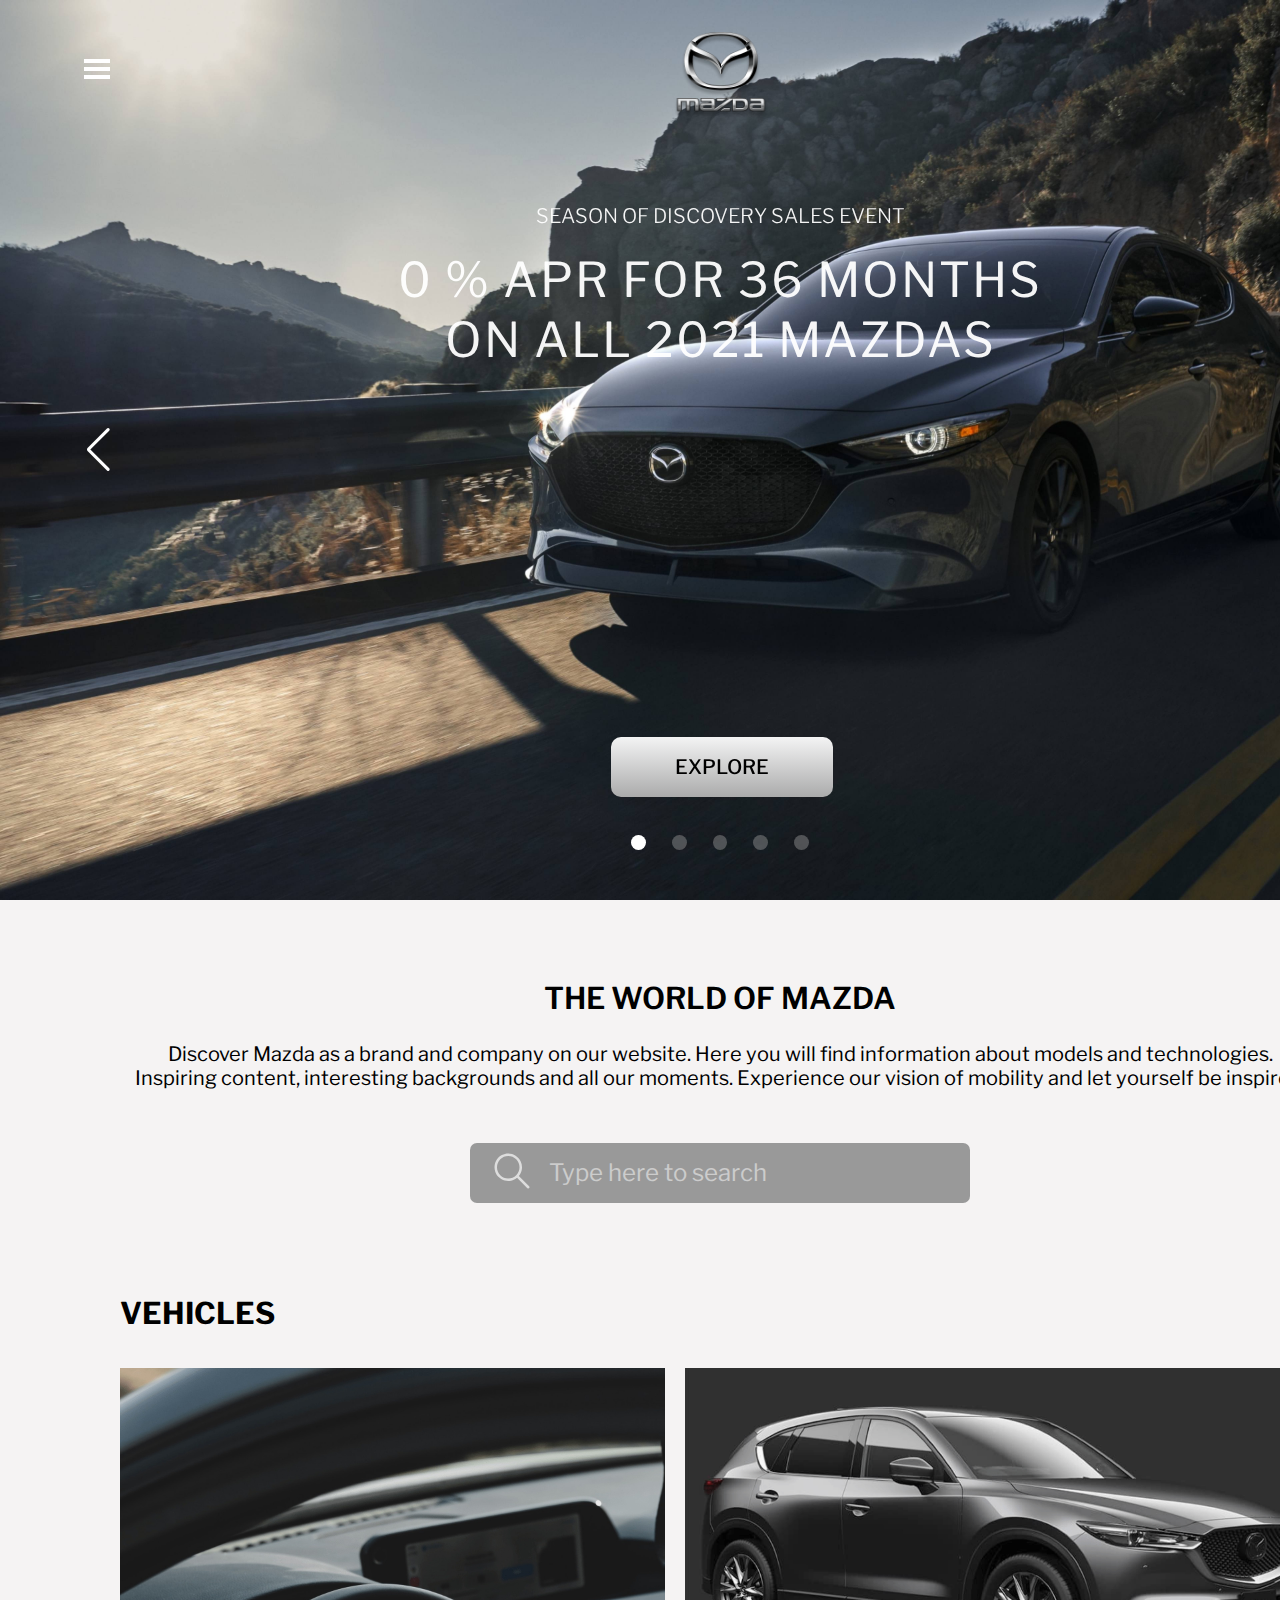
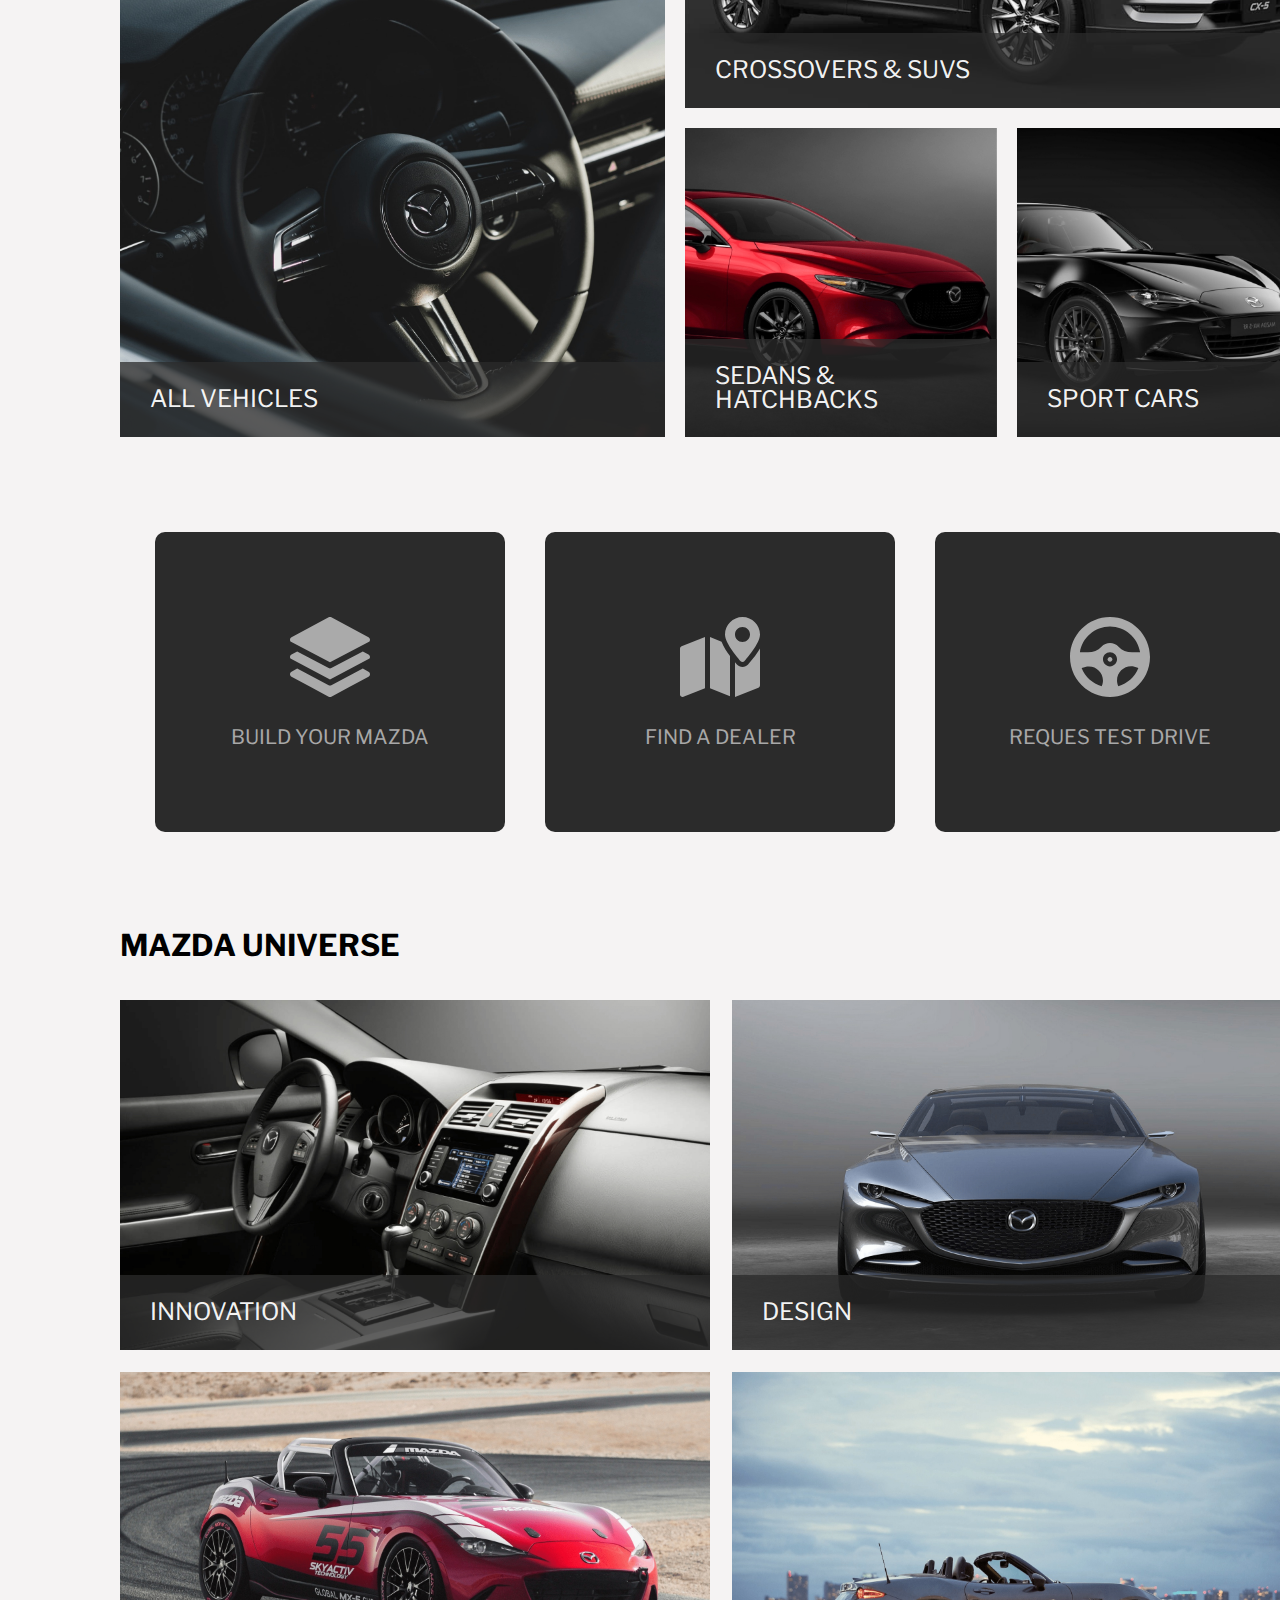
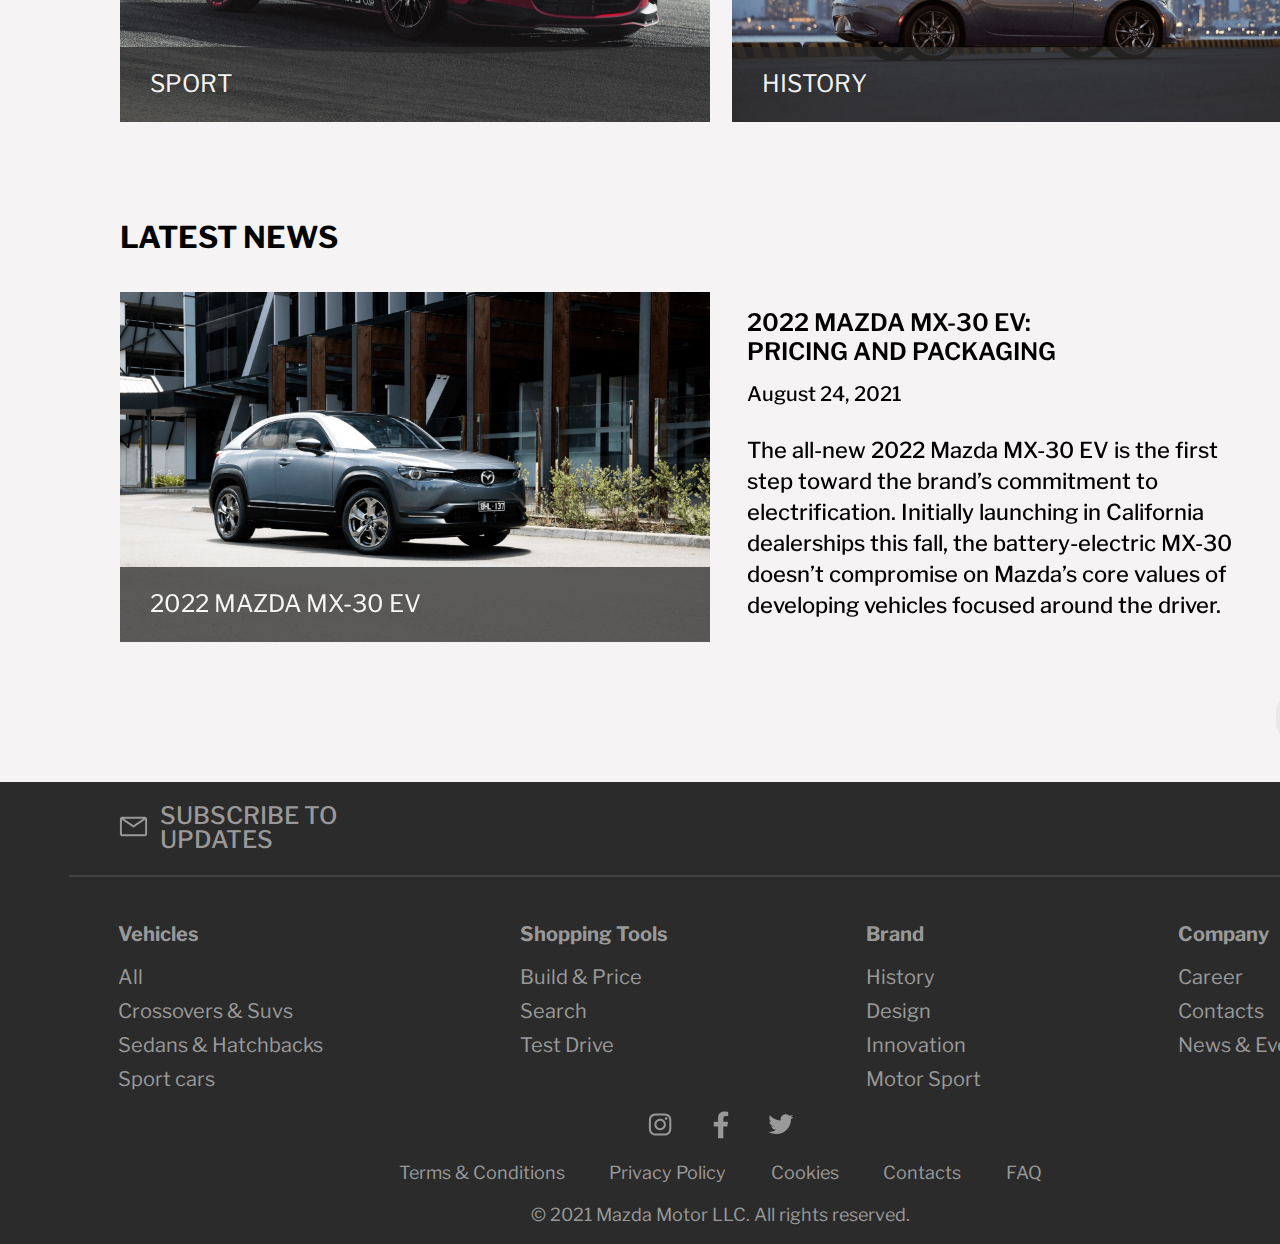
==== commit 03bd715f: "mobile v.05" ====
--- a/index.html
+++ b/index.html
@@ -46,7 +46,7 @@
 				</div>
 				<div class="header__burger-mobile">
 					<input id="menu__toggle" type="checkbox">
-					<label class="menu__btn" for="menu__toggle">
+					<label class="menu__btn menu__btn-mobile" for="menu__toggle">
 						<span></span>
 					</label>
 					<nav class="menu__box">
--- a/css/main.css
+++ b/css/main.css
@@ -31,7 +31,8 @@
 .main__mobile-title,
 .main__btn-mobile,
 .footer__social-mobile,
-.footer__nav-mobile {
+.footer__nav-mobile,
+.main__options-content-mobile {
 	display: none;
 }
 .swiper {
@@ -92,7 +93,7 @@
 	align-items: center;
 	position: absolute;
 	top: 56px;
-	left: 93px;
+	right: 1330px;
 	width: 26px;
 	height: 26px;
 	cursor: pointer;
@@ -119,7 +120,7 @@
 	position: absolute;
 	visibility: hidden;
 	top: 0;
-	left: -100%;
+	right: -100%;
 	width: 50%;
 	height: 100%;
 	padding-top: 182px;
@@ -164,7 +165,7 @@
 }
 #menu__toggle:checked ~ .menu__box {
 	visibility: visible;
-	left: 0;
+	right: 0;
 }
 .menu__btn > span,
 .menu__btn > span::before,
--- a/css/320х570.css
+++ b/css/320х570.css
@@ -20,7 +20,9 @@
 	display: none;
 }
 .header__mobile {
-	display: flex;
+	display: grid;
+	grid-auto-flow: row;
+	grid-template: 60px / 93px 259px;
 	align-items: center;
 	width: 100%;
 	height: 60px;
@@ -30,12 +32,8 @@
 	margin-top: -60px;
 }
 .header__mobile-logo img {
-	width: 44px;
-	height: 38px;
-	margin-left: 24px;
-}
-.header__mobile-search {
-	margin-left: 19px;
+	height: 47px;
+	padding-top: 5px;
 }
 .header__mobile-search,
 .header__mobile-search input,
@@ -51,9 +49,13 @@
 	width: 234px;
 	height: 38px;
 }
+.header__mobile-search {
+	justify-self: self-start;
+}
 .header__mobile-search input {
 	width: 166px;
 	padding-left: 19px;
+	color: var(--color-header-text);
 }
 .header__mobile-search button {
 	order: 2;
@@ -63,9 +65,9 @@
 ::placeholder {
 	color: rgba(255, 255, 255, 0.2);
 }
-.menu__btn {
-	top: 17px;
-	left: 337px;
+.menu__btn-mobile{
+	top: 15px;
+	right: 13px;
 	width: 22px;
 }
 .menu__btn > span,
@@ -114,7 +116,7 @@
 	width: 20px;
 }
 #menu__toggle:checked ~ .menu__box {
-	left: 143px;
+	right: 0;
 }
 .header__title {
 	margin-top: 55px;
@@ -171,7 +173,7 @@
 .main__btn {
 	height: 50px;
 	padding: 15px 0px 15px 30px;
-	background-color: rgba(43, 43, 43, 0.75);
+	background-color: #525252;
 	position: relative;
 }
 .main__btn a {
@@ -201,7 +203,7 @@
 }
 .main__vehicles-content,
 .main__universe-lifestyle {
-	grid-template: repeat(4, 285px) / 375px;
+	grid-template: repeat(4, 285px) / 1fr;
 }
 .main__vehicles-all {
 	grid-column: 1;
@@ -228,7 +230,7 @@
 	margin-bottom: 0px;
 }
 .main__news-content {
-	grid-template: 235px 281px / 375px;
+	grid-template: 235px 281px / 1fr;
 	grid-gap: 0;
 }
 .main__options-content-mobile svg {
